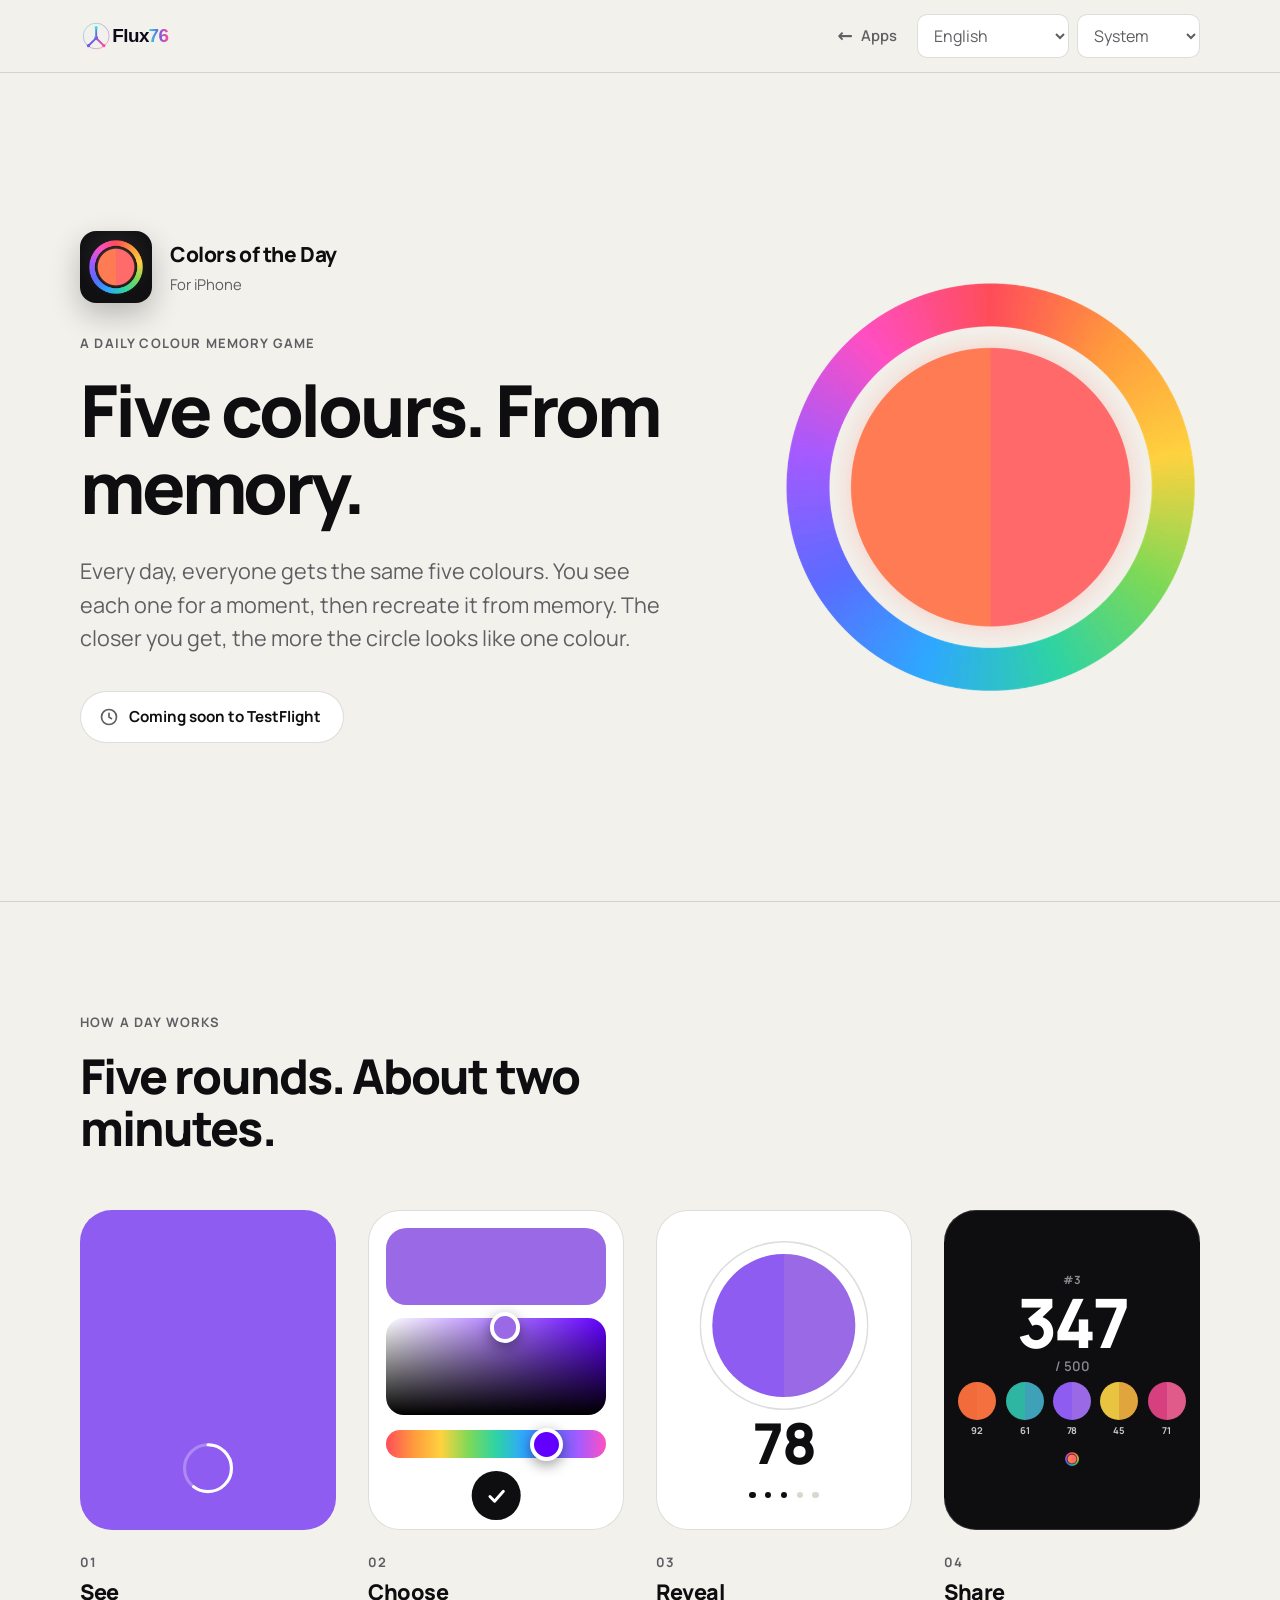
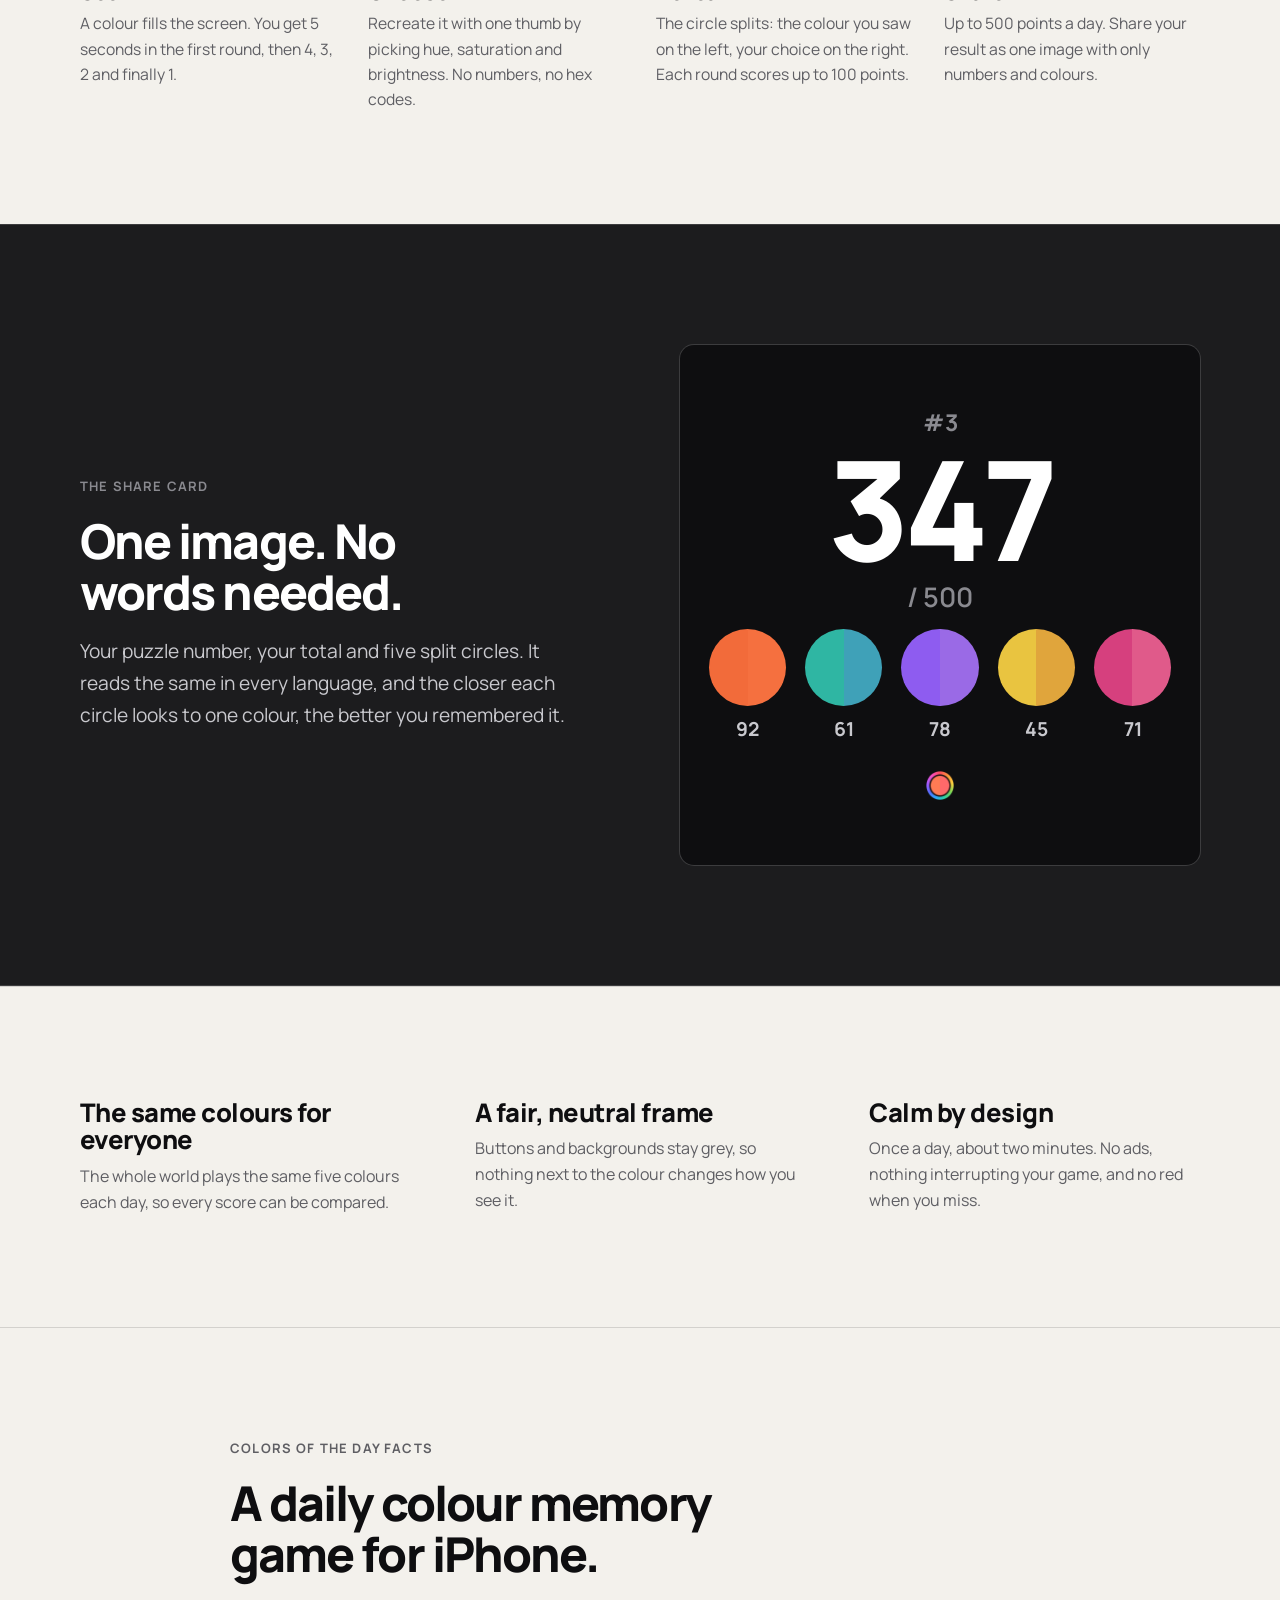
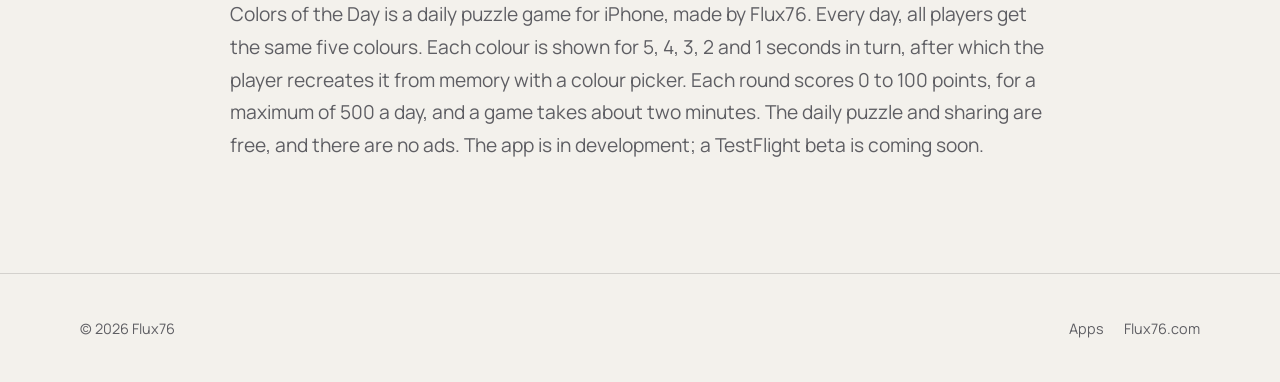
==== colors-of-the-day/index.html @ 399f4150 "Add Colors of the Day app page New promotion page at /colors-of-the-day/ for the upcoming iPhone gam" ====
<!doctype html>
<html lang="en">
<head>
  <meta charset="utf-8">
  <meta name="viewport" content="width=device-width, initial-scale=1">
  <title>Colors of the Day — Daily Colour Memory Game for iPhone | Flux76</title>
  <meta name="description" content="Colors of the Day is a daily colour memory game for iPhone. See five colours, recreate them from memory and share your score. Coming soon to TestFlight.">
  <meta name="author" content="Flux76">
  <meta name="robots" content="index, follow, max-image-preview:large, max-snippet:-1, max-video-preview:-1">
  <meta name="theme-color" content="#F3F1EC" media="(prefers-color-scheme: light)">
  <meta name="theme-color" content="#0E0E10" media="(prefers-color-scheme: dark)">
  <meta property="og:title" content="Colors of the Day — Five colours. From memory.">
  <meta property="og:description" content="A daily colour memory game for iPhone. Everyone gets the same five colours; recreate each one from memory. Coming soon to TestFlight.">
  <meta property="og:type" content="website">
  <meta property="og:url" content="https://flux76.app/colors-of-the-day/">
  <meta property="og:site_name" content="Flux76 Apps">
  <meta property="og:image" content="https://flux76.app/assets/img/colors-of-the-day/og.png">
  <meta property="og:image:width" content="1200">
  <meta property="og:image:height" content="630">
  <meta property="og:image:alt" content="Colors of the Day — a daily colour memory game for iPhone">
  <meta name="twitter:card" content="summary_large_image">
  <meta name="twitter:title" content="Colors of the Day — Five colours. From memory.">
  <meta name="twitter:description" content="A daily colour memory game for iPhone. Coming soon to TestFlight.">
  <meta name="twitter:image" content="https://flux76.app/assets/img/colors-of-the-day/og.png">
  <meta name="twitter:image:alt" content="Colors of the Day — a daily colour memory game for iPhone">
  <link rel="canonical" href="https://flux76.app/colors-of-the-day/">
  <link rel="icon" href="/favicon.svg" type="image/svg+xml">
  <link rel="preload" href="/assets/fonts/manrope/manrope-latin-wght-normal.woff2" as="font" type="font/woff2" crossorigin>
  <link rel="stylesheet" href="/assets/site.css">
  <link rel="stylesheet" href="/assets/colors-of-the-day.css">
  <script type="application/ld+json">
    {
      "@context": "https://schema.org",
      "@graph": [
        {
          "@type": "Organization",
          "@id": "https://flux76.com/#organization",
          "name": "Flux76",
          "url": "https://flux76.com/",
          "logo": {
            "@type": "ImageObject",
            "url": "https://flux76.app/assets/img/flux76-mark.svg"
          },
          "sameAs": [
            "https://github.com/Flux76HQ",
            "https://bsky.app/profile/flux76hq.bsky.social"
          ]
        },
        {
          "@type": "WebSite",
          "@id": "https://flux76.app/#website",
          "url": "https://flux76.app/",
          "name": "Flux76 Apps",
          "publisher": {
            "@id": "https://flux76.com/#organization"
          },
          "inLanguage": "en"
        },
        {
          "@type": "ImageObject",
          "@id": "https://flux76.app/colors-of-the-day/#primaryimage",
          "url": "https://flux76.app/assets/img/colors-of-the-day/og.png",
          "contentUrl": "https://flux76.app/assets/img/colors-of-the-day/og.png",
          "width": 1200,
          "height": 630,
          "caption": "Colors of the Day — a daily colour memory game for iPhone"
        },
        {
          "@type": "WebPage",
          "@id": "https://flux76.app/colors-of-the-day/#webpage",
          "url": "https://flux76.app/colors-of-the-day/",
          "name": "Colors of the Day — Daily Colour Memory Game for iPhone",
          "description": "Colors of the Day is an upcoming daily colour memory game for iPhone by Flux76.",
          "isPartOf": {
            "@id": "https://flux76.app/#website"
          },
          "primaryImageOfPage": {
            "@id": "https://flux76.app/colors-of-the-day/#primaryimage"
          },
          "mainEntity": {
            "@id": "https://flux76.app/colors-of-the-day/#app"
          },
          "inLanguage": "en",
          "dateModified": "2026-11-09"
        },
        {
          "@type": [
            "MobileApplication",
            "SoftwareApplication"
          ],
          "@id": "https://flux76.app/colors-of-the-day/#app",
          "name": "Colors of the Day",
          "url": "https://flux76.app/colors-of-the-day/",
          "description": "Colors of the Day is a daily colour memory game for iPhone. Every day all players get the same five colours. Each colour is shown for 5, 4, 3, 2 and 1 seconds in turn, then recreated from memory with a colour picker. Each round scores 0 to 100 points, up to 500 a day.",
          "applicationCategory": "GameApplication",
          "applicationSubCategory": "Daily puzzle game",
          "genre": "Puzzle",
          "operatingSystem": "iOS",
          "availableOnDevice": [
            "iPhone"
          ],
          "image": {
            "@id": "https://flux76.app/colors-of-the-day/#primaryimage"
          },
          "publisher": {
            "@id": "https://flux76.com/#organization"
          },
          "author": {
            "@id": "https://flux76.com/#organization"
          },
          "isAccessibleForFree": true,
          "featureList": [
            "The same five colours for every player, every day",
            "Viewing time of 5, 4, 3, 2 and 1 seconds across five rounds",
            "One-thumb colour picker for hue, saturation and brightness",
            "Split-circle reveal with 0 to 100 points per round",
            "Language-free share card with numbers and colours only",
            "Neutral grey interface so nothing alters how a colour is seen",
            "No advertising"
          ],
          "mainEntityOfPage": {
            "@id": "https://flux76.app/colors-of-the-day/#webpage"
          },
          "dateModified": "2026-11-09"
        }
      ]
    }
  </script>
  <script>
    (() => {
      const theme = localStorage.getItem("flux76-theme");
      if (theme === "light" || theme === "dark") {
        document.documentElement.dataset.theme = theme;
      }
    })();
  </script>
</head>
<body data-page="colors-of-the-day">
  <header class="site-header">
    <nav class="shell nav" aria-label="Primary">
      <a class="brand" href="/" aria-label="Flux76 Apps">
        <img class="logo-light" src="/assets/img/flux76-lockup-light.svg" alt="Flux76" width="1360" height="360">
        <img class="logo-dark" src="/assets/img/flux76-lockup-dark.svg" alt="Flux76" width="1360" height="360">
        <img class="logo-mark" src="/assets/img/flux76-mark.svg" alt="Flux76" width="360" height="360">
      </a>
      <div class="nav-actions">
        <a class="back-link" href="/">Apps</a>
        <select class="control language-select" aria-label="Language">
          <option value="en">English</option>
          <option value="cs">Čeština</option>
          <option value="da">Dansk</option>
          <option value="de">Deutsch</option>
          <option value="el">Ελληνικά</option>
          <option value="es">Español</option>
          <option value="fi">Suomi</option>
          <option value="fr">Français</option>
          <option value="hu">Magyar</option>
          <option value="it">Italiano</option>
          <option value="ja">日本語</option>
          <option value="ko">한국어</option>
          <option value="nl">Nederlands</option>
          <option value="no">Norsk</option>
          <option value="pl">Polski</option>
          <option value="pt">Português</option>
          <option value="sv">Svenska</option>
          <option value="tr">Türkçe</option>
          <option value="uk">Українська</option>
          <option value="zh">中文</option>
        </select>
        <select class="control theme-select" aria-label="Appearance">
          <option value="system">System</option>
          <option value="light">Light</option>
          <option value="dark">Dark</option>
        </select>
      </div>
    </nav>
  </header>

  <main>
    <section class="shell product-hero">
      <div class="product-copy">
        <div class="product-lockup">
          <img class="app-icon" src="/assets/img/colors-of-the-day/icon.png" alt="Colors of the Day" width="512" height="512">
          <div>
            <p class="product-name">Colors of the Day</p>
            <p class="product-platform" data-i18n="platform">For iPhone</p>
          </div>
        </div>
        <p class="eyebrow" data-i18n="eyebrow">A daily colour memory game</p>
        <h1 data-i18n="hero_title">Five colours. From memory.</h1>
        <p class="hero-lede" data-i18n="hero_lede">Every day, everyone gets the same five colours. You see each one for a moment, then recreate it from memory. The closer you get, the more the circle looks like one colour.</p>

        <div class="cotd-beta">
          <!--
            TestFlight: there is no invite link yet. When it exists, replace the
            <p class="cotd-beta-status"> below with:
            <a class="cotd-beta-link" href="https://testflight.apple.com/join/XXXXXXXX" data-i18n="beta_join">Join the beta on TestFlight</a>
            The "beta_join" text is already translated in all 20 locales.
          -->
          <p class="cotd-beta-status">
            <svg viewBox="0 0 24 24" fill="none" stroke="currentColor" stroke-width="2" stroke-linecap="round" stroke-linejoin="round" aria-hidden="true"><circle cx="12" cy="12" r="9"/><path d="M12 7.5V12l3 2"/></svg>
            <span data-i18n="beta_soon">Coming soon to TestFlight</span>
          </p>
        </div>
      </div>

      <div class="product-visual">
        <figure class="cotd-mark">
          <img class="cotd-mark-light" src="/assets/img/colors-of-the-day/mark-light.webp" alt="" width="760" height="760">
          <img class="cotd-mark-dark" src="/assets/img/colors-of-the-day/mark-dark.webp" alt="" width="760" height="760">
        </figure>
      </div>
    </section>

    <section class="cotd-steps" aria-labelledby="steps-title">
      <div class="shell">
        <div class="cotd-section-heading">
          <p class="eyebrow" data-i18n="steps_eyebrow">How a day works</p>
          <h2 id="steps-title" data-i18n="steps_title">Five rounds. About two minutes.</h2>
        </div>

        <ol class="cotd-step-grid">
          <li class="cotd-step">
            <div class="cotd-visual cotd-visual--see" aria-hidden="true">
              <svg class="cotd-timer" viewBox="0 0 72 72"><circle class="cotd-timer-track" cx="36" cy="36" r="30"/><circle cx="36" cy="36" r="30" stroke-linecap="round" stroke-dasharray="188.5" stroke-dashoffset="75" transform="rotate(-90 36 36)"/></svg>
            </div>
            <div>
              <span class="cotd-step-number">01</span>
              <h3 data-i18n="step_1_title">See</h3>
              <p data-i18n="step_1_text">A colour fills the screen. You get 5 seconds in the first round, then 4, 3, 2 and finally 1.</p>
            </div>
          </li>
          <li class="cotd-step">
            <div class="cotd-visual cotd-visual--choose" aria-hidden="true">
              <div class="cotd-picker-swatch"></div>
              <div class="cotd-picker-panel"></div>
              <div class="cotd-picker-handle cotd-picker-handle--panel"></div>
              <div class="cotd-picker-hue"></div>
              <div class="cotd-picker-handle cotd-picker-handle--hue"></div>
              <div class="cotd-picker-confirm"><svg viewBox="0 0 40 40"><path d="M9 21.5l8 8 15-17"/></svg></div>
            </div>
            <div>
              <span class="cotd-step-number">02</span>
              <h3 data-i18n="step_2_title">Choose</h3>
              <p data-i18n="step_2_text">Recreate it with one thumb by picking hue, saturation and brightness. No numbers, no hex codes.</p>
            </div>
          </li>
          <li class="cotd-step">
            <div class="cotd-visual cotd-visual--reveal" aria-hidden="true">
              <div class="cotd-reveal-ring"></div>
              <div class="cotd-split cotd-reveal-split" style="--target: #8E5CF0; --choice: #9A6AE6;"></div>
              <div class="cotd-reveal-score">78</div>
              <div class="cotd-dots"><span class="is-done"></span><span class="is-done"></span><span class="is-done"></span><span></span><span></span></div>
            </div>
            <div>
              <span class="cotd-step-number">03</span>
              <h3 data-i18n="step_3_title">Reveal</h3>
              <p data-i18n="step_3_text">The circle splits: the colour you saw on the left, your choice on the right. Each round scores up to 100 points.</p>
            </div>
          </li>
          <li class="cotd-step">
            <div class="cotd-visual cotd-visual--share" aria-hidden="true">
              <div class="cotd-card">
                <p class="cotd-card-number">#3</p>
                <p class="cotd-card-total">347</p>
                <p class="cotd-card-of">/ 500</p>
                <div class="cotd-card-rounds">
                  <div class="cotd-card-round"><div class="cotd-split" style="--target: #F26B3A; --choice: #F5703F;"></div><span>92</span></div>
                  <div class="cotd-card-round"><div class="cotd-split" style="--target: #2FB6A3; --choice: #3FA1B8;"></div><span>61</span></div>
                  <div class="cotd-card-round"><div class="cotd-split" style="--target: #8E5CF0; --choice: #9A6AE6;"></div><span>78</span></div>
                  <div class="cotd-card-round"><div class="cotd-split" style="--target: #E9C440; --choice: #E0A53C;"></div><span>45</span></div>
                  <div class="cotd-card-round"><div class="cotd-split" style="--target: #D6407E; --choice: #E05A8A;"></div><span>71</span></div>
                </div>
                <img class="cotd-card-mark" src="/assets/img/colors-of-the-day/mark-dark-small.webp" alt="" width="120" height="120">
              </div>
            </div>
            <div>
              <span class="cotd-step-number">04</span>
              <h3 data-i18n="step_4_title">Share</h3>
              <p data-i18n="step_4_text">Up to 500 points a day. Share your result as one image with only numbers and colours.</p>
            </div>
          </li>
        </ol>
      </div>
    </section>

    <section class="cotd-share" aria-labelledby="share-title">
      <div class="shell cotd-share-inner">
        <div class="cotd-share-copy">
          <p class="eyebrow" data-i18n="share_eyebrow">The share card</p>
          <h2 id="share-title" data-i18n="share_title">One image. No words needed.</h2>
          <p data-i18n="share_text">Your puzzle number, your total and five split circles. It reads the same in every language, and the closer each circle looks to one colour, the better you remembered it.</p>
        </div>
        <div class="cotd-card" role="img" aria-label="Example share card: puzzle 3, 347 out of 500 points, five split circles" data-i18n-aria="share_card_label">
          <p class="cotd-card-number" aria-hidden="true">#3</p>
          <p class="cotd-card-total" aria-hidden="true">347</p>
          <p class="cotd-card-of" aria-hidden="true">/ 500</p>
          <div class="cotd-card-rounds" aria-hidden="true">
            <div class="cotd-card-round"><div class="cotd-split" style="--target: #F26B3A; --choice: #F5703F;"></div><span>92</span></div>
            <div class="cotd-card-round"><div class="cotd-split" style="--target: #2FB6A3; --choice: #3FA1B8;"></div><span>61</span></div>
            <div class="cotd-card-round"><div class="cotd-split" style="--target: #8E5CF0; --choice: #9A6AE6;"></div><span>78</span></div>
            <div class="cotd-card-round"><div class="cotd-split" style="--target: #E9C440; --choice: #E0A53C;"></div><span>45</span></div>
            <div class="cotd-card-round"><div class="cotd-split" style="--target: #D6407E; --choice: #E05A8A;"></div><span>71</span></div>
          </div>
          <img class="cotd-card-mark" src="/assets/img/colors-of-the-day/mark-dark-small.webp" alt="" width="120" height="120">
        </div>
      </div>
    </section>

    <section class="benefits" aria-label="Colors of the Day principles">
      <div class="shell benefit-grid">
        <article class="benefit">
          <h3 data-i18n="benefit_1_title">The same colours for everyone</h3>
          <p data-i18n="benefit_1_text">The whole world plays the same five colours each day, so every score can be compared.</p>
        </article>
        <article class="benefit">
          <h3 data-i18n="benefit_2_title">A fair, neutral frame</h3>
          <p data-i18n="benefit_2_text">Buttons and backgrounds stay grey, so nothing next to the colour changes how you see it.</p>
        </article>
        <article class="benefit">
          <h3 data-i18n="benefit_3_title">Calm by design</h3>
          <p data-i18n="benefit_3_text">Once a day, about two minutes. No ads, nothing interrupting your game, and no red when you miss.</p>
        </article>
      </div>
    </section>

    <section class="product-summary" aria-labelledby="product-summary-title">
      <div class="shell product-summary-copy">
        <p class="eyebrow">Colors of the Day facts</p>
        <h2 id="product-summary-title">A daily colour memory game for iPhone.</h2>
        <p>Colors of the Day is a daily puzzle game for iPhone, made by Flux76. Every day, all players get the same five colours. Each colour is shown for 5, 4, 3, 2 and 1 seconds in turn, after which the player recreates it from memory with a colour picker. Each round scores 0 to 100 points, for a maximum of 500 a day, and a game takes about two minutes. The daily puzzle and sharing are free, and there are no ads. The app is in development; a TestFlight beta is coming soon.</p>
      </div>
    </section>
  </main>

  <footer class="site-footer">
    <div class="shell footer-inner">
      <p>&copy; <span data-current-year></span> Flux76</p>
      <div class="footer-links">
        <a href="/">Apps</a>
        <a href="https://flux76.com">Flux76.com</a>
      </div>
    </div>
  </footer>

  <script src="/assets/site.js"></script>
</body>
</html>
---- assets/site.css ----
:root {
  color-scheme: light;
  --bg: #F4F7FB;
  --surface: #FFFFFF;
  --surface-2: #EDF1F7;
  --surface-glass: rgba(244, 247, 251, 0.86);
  --border-subtle: #E4EAF2;
  --border: #D0D9E5;
  --text: #0E141F;
  --text-2: #4A5666;
  --text-3: #7C8798;
  --accent: #2A6FD6;
  --accent-hover: #3C7CE1;
  --accent-press: #2259B0;
  --accent-bright: #1F5FBF;
  --on-accent: #FFFFFF;
  --shadow-card: 0 1px 2px rgba(14, 20, 31, 0.05), 0 16px 42px rgba(14, 20, 31, 0.07);
  --shadow-card-hover: 0 1px 2px rgba(14, 20, 31, 0.06), 0 22px 52px rgba(14, 20, 31, 0.1);
  --phone-shadow: drop-shadow(0 28px 32px rgba(14, 20, 31, 0.18));
  --radius-small: 10px;
  --radius-card: 24px;
  --max-width: 1120px;
}

:root[data-theme="dark"] {
  color-scheme: dark;
  --bg: #090F1A;
  --surface: #111A2A;
  --surface-2: #1A2438;
  --surface-glass: rgba(9, 15, 26, 0.86);
  --border-subtle: #2B3852;
  --border: #394863;
  --text: #EAF0F7;
  --text-2: #9AA7B8;
  --text-3: #647082;
  --accent: #2A6FD6;
  --accent-hover: #3C7CE1;
  --accent-press: #2259B0;
  --accent-bright: #6CB4FC;
  --on-accent: #FFFFFF;
  --shadow-card: 0 1px 2px rgba(0, 0, 0, 0.18), 0 18px 48px rgba(0, 0, 0, 0.2);
  --shadow-card-hover: 0 1px 2px rgba(0, 0, 0, 0.22), 0 24px 58px rgba(0, 0, 0, 0.28);
  --phone-shadow: drop-shadow(0 32px 38px rgba(0, 0, 0, 0.42));
}

@media (prefers-color-scheme: dark) {
  :root:not([data-theme]) {
    color-scheme: dark;
    --bg: #090F1A;
    --surface: #111A2A;
    --surface-2: #1A2438;
    --surface-glass: rgba(9, 15, 26, 0.86);
    --border-subtle: #2B3852;
    --border: #394863;
    --text: #EAF0F7;
    --text-2: #9AA7B8;
    --text-3: #647082;
    --accent: #2A6FD6;
    --accent-hover: #3C7CE1;
    --accent-press: #2259B0;
    --accent-bright: #6CB4FC;
    --on-accent: #FFFFFF;
    --shadow-card: 0 1px 2px rgba(0, 0, 0, 0.18), 0 18px 48px rgba(0, 0, 0, 0.2);
    --shadow-card-hover: 0 1px 2px rgba(0, 0, 0, 0.22), 0 24px 58px rgba(0, 0, 0, 0.28);
    --phone-shadow: drop-shadow(0 32px 38px rgba(0, 0, 0, 0.42));
  }
}

* {
  box-sizing: border-box;
}

html {
  scroll-behavior: smooth;
}

body {
  min-width: 320px;
  margin: 0;
  background: var(--bg);
  color: var(--text);
  font-family: -apple-system, BlinkMacSystemFont, "Segoe UI", Aptos, Calibri, sans-serif;
  font-size: 1rem;
  line-height: 1.6;
  -webkit-font-smoothing: antialiased;
  text-rendering: optimizeLegibility;
}

a {
  color: inherit;
}

img {
  display: block;
  max-width: 100%;
}

button,
select {
  font: inherit;
}

.shell {
  width: min(100% - 40px, var(--max-width));
  margin-inline: auto;
}

.site-header {
  position: sticky;
  top: 0;
  z-index: 20;
  border-bottom: 1px solid var(--border-subtle);
  background: var(--surface-glass);
  -webkit-backdrop-filter: saturate(180%) blur(20px);
  backdrop-filter: saturate(180%) blur(20px);
}

.nav {
  min-height: 72px;
  display: flex;
  align-items: center;
  justify-content: space-between;
  gap: 24px;
}

.brand {
  display: inline-flex;
  min-height: 44px;
  align-items: center;
  text-decoration: none;
}

.brand img {
  width: 122px;
  height: auto;
}

.brand .logo-mark {
  display: none;
  width: 36px;
  height: 36px;
}

.logo-dark {
  display: none;
}

:root[data-theme="dark"] .logo-light {
  display: none;
}

:root[data-theme="dark"] .logo-dark {
  display: block;
}

@media (prefers-color-scheme: dark) {
  :root:not([data-theme]) .logo-light {
    display: none;
  }

  :root:not([data-theme]) .logo-dark {
    display: block;
  }
}

.nav-actions {
  display: flex;
  align-items: center;
  gap: 8px;
}

.nav-link,
.back-link {
  min-height: 44px;
  display: inline-flex;
  align-items: center;
  padding-inline: 12px;
  color: var(--text-2);
  font-size: 0.925rem;
  font-weight: 600;
  text-decoration: none;
}

.nav-link:hover,
.back-link:hover {
  color: var(--text);
}

.back-link::before {
  content: "\2190";
  margin-right: 8px;
  font-size: 1.15rem;
}

.control {
  min-height: 44px;
  border: 1px solid var(--border-subtle);
  border-radius: var(--radius-small);
  background: var(--surface);
  color: var(--text-2);
  padding: 0 34px 0 12px;
  cursor: pointer;
}

.control:hover {
  border-color: var(--border);
  color: var(--text);
}

.control:focus-visible,
a:focus-visible {
  outline: 3px solid var(--accent-bright);
  outline-offset: 3px;
}

.hero {
  padding: clamp(88px, 13vw, 152px) 0 clamp(80px, 11vw, 128px);
}

.hero-copy {
  max-width: 780px;
}

.eyebrow {
  margin: 0 0 20px;
  color: var(--accent-bright);
  font-size: 0.8rem;
  font-weight: 700;
  letter-spacing: 0.14em;
  text-transform: uppercase;
}

h1,
h2,
h3,
p {
  margin-top: 0;
}

h1,
h2,
h3 {
  color: var(--text);
  line-height: 1.08;
  letter-spacing: -0.035em;
}

h1 {
  max-width: 13ch;
  margin-bottom: 28px;
  font-size: clamp(2.75rem, 7vw, 5.4rem);
  font-weight: 720;
}

h2 {
  margin-bottom: 18px;
  font-size: clamp(2rem, 4vw, 3rem);
}

h3 {
  margin-bottom: 10px;
  font-size: clamp(1.45rem, 2.4vw, 1.85rem);
}

.hero-lede {
  max-width: 58ch;
  margin-bottom: 0;
  color: var(--text-2);
  font-size: clamp(1.1rem, 2.2vw, 1.35rem);
  line-height: 1.55;
}

.apps-section {
  padding: 0 0 clamp(96px, 14vw, 160px);
}

.section-heading {
  display: flex;
  align-items: end;
  justify-content: space-between;
  gap: 32px;
  margin-bottom: 32px;
}

.section-heading p {
  max-width: 36ch;
  margin-bottom: 5px;
  color: var(--text-2);
}

.app-card {
  display: grid;
  grid-template-columns: auto 1fr auto;
  align-items: center;
  gap: clamp(20px, 4vw, 40px);
  min-height: 196px;
  border: 1px solid var(--border-subtle);
  border-radius: var(--radius-card);
  background: var(--surface);
  box-shadow: var(--shadow-card);
  padding: clamp(24px, 4vw, 40px);
  text-decoration: none;
  transition: border-color 160ms ease, box-shadow 160ms ease;
}

.app-card + .app-card {
  margin-top: 20px;
}

.app-card:hover {
  border-color: var(--border);
  box-shadow: var(--shadow-card-hover);
}

.app-card:active {
  border-color: var(--accent);
}

.app-icon {
  width: clamp(76px, 10vw, 104px);
  height: auto;
  aspect-ratio: 1;
  border-radius: 23%;
  box-shadow: 0 8px 24px rgba(14, 20, 31, 0.12);
}

.app-meta {
  margin-bottom: 8px;
  color: var(--accent-bright);
  font-size: 0.82rem;
  font-weight: 700;
  letter-spacing: 0.06em;
  text-transform: uppercase;
}

.app-summary {
  max-width: 58ch;
  margin-bottom: 0;
  color: var(--text-2);
}

.card-action {
  display: inline-flex;
  min-height: 44px;
  align-items: center;
  gap: 10px;
  color: var(--accent-bright);
  font-weight: 700;
  white-space: nowrap;
}

.card-action::after {
  content: "\2192";
  font-size: 1.25rem;
}

.coming-note {
  margin: 24px 0 0;
  color: var(--text-3);
  font-size: 0.95rem;
  text-align: center;
}

.product-hero {
  display: grid;
  grid-template-columns: minmax(0, 1fr) minmax(280px, 0.72fr);
  align-items: center;
  gap: clamp(56px, 10vw, 120px);
  min-height: calc(100vh - 72px);
  padding: clamp(64px, 9vw, 112px) 0;
}

.product-copy {
  max-width: 640px;
}

.product-lockup {
  display: flex;
  align-items: center;
  gap: 18px;
  margin-bottom: 32px;
}

.product-lockup .app-icon {
  width: 72px;
}

.product-name {
  margin: 0;
  font-size: 1.3rem;
  font-weight: 750;
  letter-spacing: -0.02em;
}

.product-platform {
  margin: 2px 0 0;
  color: var(--text-3);
  font-size: 0.93rem;
}

.product-hero h1 {
  max-width: 11ch;
  font-size: clamp(3rem, 7vw, 5.8rem);
}

.store-link {
  width: fit-content;
  min-height: 44px;
  display: inline-block;
  margin-top: 36px;
  border-radius: var(--radius-small);
  text-decoration: none;
  transition: opacity 160ms ease, transform 160ms ease;
}

.store-link:hover {
  opacity: 0.88;
  transform: translateY(-1px);
}

.store-badge {
  display: block;
  width: 180px;
  height: auto;
}

.product-visual {
  display: flex;
  justify-content: center;
}

.product-visual figure {
  width: min(100%, 390px);
  margin: 0;
}

.product-screenshot {
  width: 100%;
  height: auto;
  filter: var(--phone-shadow);
}

.benefits {
  border-top: 1px solid var(--border-subtle);
  padding: clamp(72px, 10vw, 112px) 0;
}

.benefit-grid {
  display: grid;
  grid-template-columns: repeat(3, 1fr);
  gap: clamp(28px, 5vw, 64px);
}

.benefit-number {
  display: block;
  margin-bottom: 22px;
  color: var(--accent-bright);
  font-size: 0.8rem;
  font-weight: 700;
  letter-spacing: 0.12em;
}

.benefit p {
  margin-bottom: 0;
  color: var(--text-2);
}

.product-summary {
  border-top: 1px solid var(--border-subtle);
  padding: clamp(72px, 10vw, 112px) 0;
}

.product-summary-copy {
  max-width: 820px;
}

.product-summary-copy h2 {
  max-width: 18ch;
}

.product-summary-copy > p:last-child {
  margin-bottom: 0;
  color: var(--text-2);
  font-size: clamp(1.05rem, 2vw, 1.2rem);
  line-height: 1.7;
}

.site-footer {
  border-top: 1px solid var(--border-subtle);
  padding: 32px 0;
  color: var(--text-3);
  font-size: 0.9rem;
}

.footer-inner {
  display: flex;
  align-items: center;
  justify-content: space-between;
  gap: 24px;
}

.footer-inner p {
  margin: 0;
}

.footer-links {
  display: flex;
  gap: 20px;
}

.footer-links a {
  min-height: 44px;
  display: inline-flex;
  align-items: center;
  color: var(--text-2);
  text-decoration: none;
}

.footer-links a:hover {
  color: var(--text);
}

@media (max-width: 780px) {
  .shell {
    width: min(100% - 32px, var(--max-width));
  }

  .nav {
    min-height: 64px;
  }

  .brand img {
    width: 108px;
  }

  .site-header .brand .logo-light,
  .site-header .brand .logo-dark {
    display: none;
  }

  .brand .logo-mark {
    display: block;
  }

  .nav-link {
    display: none;
  }

  .control {
    max-width: 92px;
    padding-inline: 8px;
  }

  .language-select {
    max-width: 108px;
  }

  .theme-select {
    max-width: 84px;
  }

  .section-heading {
    display: block;
  }

  .section-heading p {
    margin-top: 0;
  }

  .app-card {
    grid-template-columns: auto 1fr;
  }

  .card-action {
    grid-column: 2;
  }

  .product-hero {
    grid-template-columns: 1fr;
    min-height: auto;
    padding-top: 64px;
  }

  .product-visual {
    justify-content: flex-start;
  }

  .product-visual figure {
    width: min(86vw, 340px);
    margin-inline: auto;
  }

  .benefit-grid {
    grid-template-columns: 1fr;
  }

  .benefit {
    max-width: 52ch;
  }

  .footer-inner {
    align-items: flex-start;
    flex-direction: column;
  }
}

@media (max-width: 520px) {
  .nav-actions {
    gap: 4px;
  }

  .back-link {
    width: 44px;
    justify-content: center;
    overflow: hidden;
    padding-inline: 0;
    font-size: 0;
  }

  .back-link::before {
    margin-right: 0;
    font-size: 1.15rem;
  }

  .app-card {
    grid-template-columns: 1fr;
  }

  .app-card .app-icon {
    width: 82px;
  }

  .card-action {
    grid-column: 1;
  }

  .product-lockup .app-icon {
    width: 64px;
  }
}

@media (prefers-reduced-transparency: reduce) {
  .site-header {
    background: var(--bg);
    -webkit-backdrop-filter: none;
    backdrop-filter: none;
  }
}

@media (prefers-reduced-motion: reduce) {
  html {
    scroll-behavior: auto;
  }

  *,
  *::before,
  *::after {
    animation-duration: 0.01ms !important;
    transition-duration: 0.01ms !important;
  }
}
---- assets/colors-of-the-day.css ----
/*
 * Colors of the Day — page styles.
 *
 * Built on the Colors of the Day design system (tokens.json). The rule that
 * shapes everything here: the interface is neutral. Colour only appears as the
 * game's own colours (targets, choices, split circles) and in the brand mark,
 * never as buttons, links, eyebrows or states.
 *
 * Loaded after site.css on /colors-of-the-day/ only. It maps the shared site
 * variables onto the app's tokens, so the shared header and footer turn neutral
 * on this page without changes to site.css.
 */

/* Manrope (SIL OFL 1.1, see /assets/fonts/manrope/OFL.txt), self-hosted. */
@font-face {
  font-family: "Manrope";
  font-style: normal;
  font-weight: 200 800;
  font-display: swap;
  src: url("/assets/fonts/manrope/manrope-cyrillic-wght-normal.woff2") format("woff2");
  unicode-range: U+0301, U+0400-045F, U+0490-0491, U+04B0-04B1, U+2116;
}

@font-face {
  font-family: "Manrope";
  font-style: normal;
  font-weight: 200 800;
  font-display: swap;
  src: url("/assets/fonts/manrope/manrope-greek-wght-normal.woff2") format("woff2");
  unicode-range: U+0370-0377, U+037A-037F, U+0384-038A, U+038C, U+038E-03A1, U+03A3-03FF;
}

@font-face {
  font-family: "Manrope";
  font-style: normal;
  font-weight: 200 800;
  font-display: swap;
  src: url("/assets/fonts/manrope/manrope-latin-ext-wght-normal.woff2") format("woff2");
  unicode-range: U+0100-02BA, U+02BD-02C5, U+02C7-02CC, U+02CE-02D7, U+02DD-02FF, U+0304, U+0308, U+0329, U+1D00-1DBF, U+1E00-1E9F, U+1EF2-1EFF, U+2020, U+20A0-20AB, U+20AD-20C0, U+2113, U+2C60-2C7F, U+A720-A7FF;
}

@font-face {
  font-family: "Manrope";
  font-style: normal;
  font-weight: 200 800;
  font-display: swap;
  src: url("/assets/fonts/manrope/manrope-latin-wght-normal.woff2") format("woff2");
  unicode-range: U+0000-00FF, U+0131, U+0152-0153, U+02BB-02BC, U+02C6, U+02DA, U+02DC, U+0304, U+0308, U+0329, U+2000-206F, U+20AC, U+2122, U+2191, U+2193, U+2212, U+2215, U+FEFF, U+FFFD;
}

/* ---------- Tokens ---------- */

body[data-page="colors-of-the-day"] {
  /* Theme tokens, light (tokens.json → color, theme "light") */
  --cotd-surface: #F3F1EC;
  --cotd-surface-raised: #FFFFFF;
  --cotd-ink: #0E0E10;
  --cotd-ink-muted: #5E5E63;
  --cotd-hairline: #0E0E1024;
  --cotd-control: #0E0E10;
  --cotd-on-control: #FFFFFF;
  --cotd-control-track: #DAD7D0;
  --cotd-surface-glass: rgba(243, 241, 236, 0.86);

  /* Fixed tokens, the same in both themes */
  --cotd-share-ground: #0E0E10;
  --cotd-share-ink: #FFFFFF;
  --cotd-share-muted: #8A8A90;
  --cotd-share-score: #C9C9CE;
  --cotd-band: #1C1C1E; /* surface-raised (dark): the always-dark share band */
  --cotd-band-hairline: #FFFFFF24; /* hairline (dark) */
  --cotd-timer-ring: #FFFFFF;
  --cotd-hue-red: #FF4D5A;
  --cotd-hue-orange: #FF9A3D;
  --cotd-hue-yellow: #FFD23F;
  --cotd-hue-lime: #7ED957;
  --cotd-hue-mint: #2ED3A5;
  --cotd-hue-blue: #2FA8FF;
  --cotd-hue-indigo: #5B6CFF;
  --cotd-hue-violet: #A45BFF;
  --cotd-hue-pink: #FF4FC3;

  --cotd-space-1: 4px;
  --cotd-space-2: 8px;
  --cotd-space-3: 14px;
  --cotd-space-4: 24px;
  --cotd-space-5: 28px;
  --cotd-space-6: 40px;
  --cotd-space-7: 60px;
  --cotd-radius-sm: 14px;
  --cotd-radius-md: 24px;
  --cotd-radius-lg: 28px;
  --cotd-radius-xl: 32px;
  --cotd-shadow-handle: 0 4px 14px #00000066;
  --cotd-shadow-icon: 0 12px 30px #0000003D;

  /* Shared site variables mapped onto the app's neutral tokens */
  --bg: var(--cotd-surface);
  --surface: var(--cotd-surface-raised);
  --surface-2: var(--cotd-control-track);
  --surface-glass: var(--cotd-surface-glass);
  --border-subtle: var(--cotd-hairline);
  --border: var(--cotd-ink-muted);
  --text: var(--cotd-ink);
  --text-2: var(--cotd-ink-muted);
  --text-3: var(--cotd-ink-muted);
  --accent: var(--cotd-control);
  --accent-hover: var(--cotd-control);
  --accent-press: var(--cotd-control);
  --accent-bright: var(--cotd-ink);
  --on-accent: var(--cotd-on-control);

  font-family: "Manrope", system-ui, -apple-system, BlinkMacSystemFont, "Segoe UI", sans-serif;
}

:root[data-theme="dark"] body[data-page="colors-of-the-day"] {
  /* Theme tokens, dark */
  --cotd-surface: #0E0E10;
  --cotd-surface-raised: #1C1C1E;
  --cotd-ink: #FFFFFF;
  --cotd-ink-muted: #8A8A90;
  --cotd-hairline: #FFFFFF24;
  --cotd-control: #F2F2F2;
  --cotd-on-control: #1C1C1E;
  --cotd-control-track: #3A3A3C;
  --cotd-surface-glass: rgba(14, 14, 16, 0.86);
}

@media (prefers-color-scheme: dark) {
  :root:not([data-theme]) body[data-page="colors-of-the-day"] {
    --cotd-surface: #0E0E10;
    --cotd-surface-raised: #1C1C1E;
    --cotd-ink: #FFFFFF;
    --cotd-ink-muted: #8A8A90;
    --cotd-hairline: #FFFFFF24;
    --cotd-control: #F2F2F2;
    --cotd-on-control: #1C1C1E;
    --cotd-control-track: #3A3A3C;
    --cotd-surface-glass: rgba(14, 14, 16, 0.86);
  }
}

/* ---------- Type ---------- */

body[data-page="colors-of-the-day"] h1,
body[data-page="colors-of-the-day"] h2,
body[data-page="colors-of-the-day"] h3 {
  font-weight: 800;
}

body[data-page="colors-of-the-day"] h1 {
  letter-spacing: -0.045em;
}

body[data-page="colors-of-the-day"] .product-hero h1 {
  max-width: 13ch;
  font-size: clamp(2.75rem, 5.6vw, 4.6rem);
}

body[data-page="colors-of-the-day"] h2 {
  letter-spacing: -0.04em;
}

body[data-page="colors-of-the-day"] h3 {
  letter-spacing: -0.02em;
}

/* The design system's "label" style: small uppercase, muted, never coloured. */
body[data-page="colors-of-the-day"] .eyebrow,
.cotd-step-number {
  color: var(--cotd-ink-muted);
  font-size: 0.8125rem;
  font-weight: 700;
  letter-spacing: 0.09em;
  line-height: 1.25;
  text-transform: uppercase;
}

body[data-page="colors-of-the-day"] .product-name {
  font-weight: 800;
}

body[data-page="colors-of-the-day"] .app-icon {
  border-radius: 22.37%;
  box-shadow: var(--cotd-shadow-icon);
}

/* ---------- Hero ---------- */

.product-visual .cotd-mark {
  position: relative;
  width: min(100%, 440px);
  aspect-ratio: 1;
  margin: 0;
}

.cotd-mark img {
  width: 100%;
  height: auto;
}

.cotd-mark-dark {
  display: none;
}

:root[data-theme="dark"] .cotd-mark-light {
  display: none;
}

:root[data-theme="dark"] .cotd-mark-dark {
  display: block;
}

@media (prefers-color-scheme: dark) {
  :root:not([data-theme]) .cotd-mark-light {
    display: none;
  }

  :root:not([data-theme]) .cotd-mark-dark {
    display: block;
  }
}

.cotd-beta {
  display: flex;
  flex-wrap: wrap;
  align-items: center;
  gap: var(--cotd-space-3);
  margin-top: 36px;
}

/* Until the TestFlight invite exists: a quiet, non-interactive status pill. */
.cotd-beta-status {
  display: inline-flex;
  min-height: 52px;
  align-items: center;
  gap: 10px;
  margin: 0;
  border: 1px solid var(--cotd-hairline);
  border-radius: 999px;
  background: var(--cotd-surface-raised);
  padding: 0 22px 0 18px;
  color: var(--cotd-ink);
  font-size: 0.95rem;
  font-weight: 700;
  line-height: 1.3;
}

.cotd-beta-status svg {
  width: 20px;
  height: 20px;
  flex: none;
  color: var(--cotd-ink-muted);
}

/* Ready for the invite link: a neutral control button (see README). */
.cotd-beta-link {
  display: inline-flex;
  min-height: 52px;
  align-items: center;
  gap: 10px;
  border-radius: 999px;
  background: var(--cotd-control);
  padding: 0 24px;
  color: var(--cotd-on-control);
  font-size: 0.95rem;
  font-weight: 700;
  text-decoration: none;
  transition: opacity 160ms ease, transform 160ms ease;
}

.cotd-beta-link:hover {
  opacity: 0.88;
  transform: translateY(-1px);
}

/* ---------- Steps ---------- */

.cotd-steps {
  border-top: 1px solid var(--border-subtle);
  padding: clamp(72px, 10vw, 112px) 0;
}

.cotd-section-heading {
  max-width: 680px;
  margin-bottom: clamp(36px, 5vw, 56px);
}

.cotd-section-heading h2 {
  margin-bottom: 0;
}

.cotd-step-grid {
  display: grid;
  grid-template-columns: repeat(4, minmax(0, 1fr));
  gap: clamp(20px, 3vw, 32px);
  margin: 0;
  padding: 0;
  list-style: none;
}

.cotd-step {
  min-width: 0;
}

.cotd-step-number {
  display: block;
  margin-bottom: 10px;
}

.cotd-step h3 {
  margin-bottom: 8px;
  font-size: 1.35rem;
}

.cotd-step p {
  margin: 0;
  color: var(--text-2);
  font-size: 0.98rem;
}

/* Visuals scale with their own width: 1cqw is 1% of the tile. */
.cotd-visual {
  position: relative;
  aspect-ratio: 4 / 5;
  overflow: hidden;
  margin-bottom: var(--cotd-space-4);
  border-radius: var(--cotd-radius-xl);
  background: var(--cotd-surface-raised);
  box-shadow: inset 0 0 0 1px var(--cotd-hairline);
  container-type: inline-size;
}

.cotd-visual > * {
  position: absolute;
}

/*
 * The four steps follow one example round: the target #8E5CF0 is seen,
 * recreated as #9A6AE6 (hue 263°, saturation 54%, brightness 90%), revealed.
 */

/* 01 See: the target colour alone, with only the timer ring on top
   (white passes the 3:1 rule on this target: 4.25:1). */
.cotd-visual--see {
  background: #8E5CF0;
  box-shadow: none;
}

.cotd-timer {
  left: 50%;
  bottom: 13cqw;
  width: 22cqw;
  height: 22cqw;
  transform: translateX(-50%);
}

.cotd-timer circle {
  fill: none;
  stroke: var(--cotd-timer-ring);
  stroke-width: 4;
}

.cotd-timer .cotd-timer-track {
  stroke-opacity: 0.28;
}

/* 02 Choose: swatch, saturation/brightness panel, hue bar, confirm. */
.cotd-picker-swatch {
  left: 7cqw;
  right: 7cqw;
  top: 7cqw;
  height: 30cqw;
  border-radius: 8cqw;
  background: #9A6AE6;
}

.cotd-picker-panel {
  left: 7cqw;
  right: 7cqw;
  top: 42cqw;
  height: 38cqw;
  border-radius: 7cqw;
  background:
    linear-gradient(to top, #000000, rgba(0, 0, 0, 0)),
    linear-gradient(to right, #FFFFFF, #6200FF);
}

.cotd-picker-hue {
  left: 7cqw;
  right: 7cqw;
  top: 86cqw;
  height: 11cqw;
  border-radius: 6cqw;
  background: linear-gradient(to right,
    var(--cotd-hue-red), var(--cotd-hue-orange), var(--cotd-hue-yellow),
    var(--cotd-hue-lime), var(--cotd-hue-mint), var(--cotd-hue-blue),
    var(--cotd-hue-indigo), var(--cotd-hue-violet), var(--cotd-hue-pink));
}

.cotd-picker-handle {
  box-sizing: border-box;
  border: 1.6cqw solid #FFFFFF;
  border-radius: 50%;
  box-shadow: var(--cotd-shadow-handle);
}

.cotd-picker-handle--panel {
  left: 47.5cqw;
  top: 40cqw;
  width: 12cqw;
  height: 12cqw;
  background: #9A6AE6;
}

.cotd-picker-handle--hue {
  left: 63.3cqw;
  top: 85cqw;
  width: 13cqw;
  height: 13cqw;
  background: #6200FF;
}

.cotd-picker-confirm {
  left: 50%;
  top: 102cqw;
  width: 19cqw;
  height: 19cqw;
  display: grid;
  place-items: center;
  border-radius: 50%;
  background: var(--cotd-control);
  transform: translateX(-50%);
}

.cotd-picker-confirm svg {
  width: 48%;
  height: 48%;
}

.cotd-picker-confirm path {
  fill: none;
  stroke: var(--cotd-on-control);
  stroke-width: 5;
  stroke-linecap: round;
  stroke-linejoin: round;
}

/* The split circle: target left, choice right. */
.cotd-split {
  aspect-ratio: 1;
  border-radius: 50%;
  background: linear-gradient(90deg, var(--target) 50%, var(--choice) 50%);
}

/* 03 Reveal */
.cotd-reveal-ring {
  left: 50%;
  top: 12cqw;
  width: 66cqw;
  height: 66cqw;
  border-radius: 50%;
  box-shadow: inset 0 0 0 0.6cqw var(--cotd-hairline);
  transform: translateX(-50%);
}

.cotd-visual .cotd-reveal-split {
  left: 50%;
  top: 17cqw;
  width: 56cqw;
  transform: translateX(-50%);
}

.cotd-reveal-score {
  left: 0;
  right: 0;
  top: 80cqw;
  color: var(--cotd-ink);
  font-size: 22cqw;
  font-weight: 800;
  letter-spacing: -0.04em;
  line-height: 1;
  text-align: center;
}

.cotd-dots {
  left: 50%;
  top: 110cqw;
  display: flex;
  gap: 3.6cqw;
  transform: translateX(-50%);
}

.cotd-dots span {
  width: 2.6cqw;
  height: 2.6cqw;
  border-radius: 50%;
  background: var(--cotd-control-track);
}

.cotd-dots .is-done {
  background: var(--cotd-ink);
}

/* 04 Share: the card on its own dark ground. */
.cotd-visual--share {
  display: flex;
  align-items: center;
  background: var(--cotd-share-ground);
  /* The card is always dark; the dark hairline keeps its edge visible on a dark page. */
  box-shadow: inset 0 0 0 1px var(--cotd-band-hairline);
}

.cotd-visual--share > .cotd-card {
  position: relative;
}

/* ---------- Share card (1080 × 1080 spec; 1cqw = 10.8 px of the original) ---------- */

.cotd-card {
  position: relative;
  width: 100%;
  aspect-ratio: 1;
  overflow: hidden;
  background: var(--cotd-share-ground);
  color: var(--cotd-share-ink);
  container-type: inline-size;
  font-family: "Manrope", system-ui, -apple-system, sans-serif;
  text-align: center;
}

.cotd-card > * {
  position: absolute;
  left: 0;
  right: 0;
  margin: 0;
}

.cotd-card > .cotd-card-number {
  top: 12.222cqw;
  color: var(--cotd-share-muted);
  font-size: 4.444cqw;
  font-weight: 700;
  line-height: 5.185cqw;
}

.cotd-card > .cotd-card-total {
  top: 18.148cqw;
  color: var(--cotd-share-ink);
  font-size: 26.667cqw;
  font-weight: 800;
  letter-spacing: -0.045em;
  line-height: 26.667cqw;
}

.cotd-card > .cotd-card-of {
  top: 45.556cqw;
  color: var(--cotd-share-muted);
  font-size: 5.185cqw;
  font-weight: 600;
  line-height: 5.926cqw;
}

.cotd-card > .cotd-card-rounds {
  top: 54.63cqw;
  left: 5.556cqw;
  right: 5.556cqw;
  display: flex;
  justify-content: space-between;
}

.cotd-card-round {
  width: 14.815cqw;
}

.cotd-card-round .cotd-split {
  width: 100%;
}

.cotd-card .cotd-card-round span {
  display: block;
  margin-top: 2.037cqw;
  color: var(--cotd-share-score);
  font-size: 3.704cqw;
  font-weight: 700;
  letter-spacing: -0.01em;
  line-height: 4.444cqw;
}

.cotd-card > .cotd-card-mark {
  top: 81.852cqw;
  left: 47.222cqw;
  right: auto;
  width: 5.556cqw;
  height: 5.556cqw;
}

/* ---------- Share band ---------- */

.cotd-share {
  border-block: 1px solid var(--cotd-band-hairline);
  background: var(--cotd-band);
  padding: clamp(72px, 10vw, 120px) 0;
  color: var(--cotd-share-ink);
}

.cotd-share-inner {
  display: grid;
  grid-template-columns: minmax(0, 1fr) minmax(0, 520px);
  align-items: center;
  gap: clamp(40px, 8vw, 96px);
}

body[data-page="colors-of-the-day"] .cotd-share .eyebrow {
  color: var(--cotd-share-muted);
}

body[data-page="colors-of-the-day"] .cotd-share h2 {
  max-width: 14ch;
  color: var(--cotd-share-ink);
}

.cotd-share-copy p:last-child {
  max-width: 46ch;
  margin-bottom: 0;
  color: var(--cotd-share-score);
  font-size: clamp(1.05rem, 2vw, 1.2rem);
  line-height: 1.65;
}

.cotd-share .cotd-card {
  border-radius: var(--cotd-radius-sm);
  box-shadow: 0 0 0 1px var(--cotd-band-hairline);
}

/* ---------- Benefits ---------- */

body[data-page="colors-of-the-day"] .benefit h3 {
  font-size: clamp(1.3rem, 2.2vw, 1.6rem);
}

/* ---------- Responsive ---------- */

@media (max-width: 980px) {
  .cotd-step-grid {
    grid-template-columns: repeat(2, minmax(0, 1fr));
    row-gap: 48px;
  }

  .cotd-share-inner {
    grid-template-columns: 1fr;
  }

  .cotd-share .cotd-card {
    max-width: 480px;
  }
}

@media (max-width: 780px) {
  .product-visual .cotd-mark {
    width: min(64vw, 300px);
    margin-inline: auto;
  }

}

@media (max-width: 600px) {
  .cotd-step-grid {
    grid-template-columns: 1fr;
    row-gap: 28px;
  }

  .cotd-step {
    display: grid;
    grid-template-columns: 112px minmax(0, 1fr);
    align-items: start;
    gap: 20px;
  }

  .cotd-step .cotd-visual {
    margin-bottom: 0;
    border-radius: 20px;
  }

  .cotd-step h3 {
    font-size: 1.2rem;
  }

  .cotd-step p {
    font-size: 0.95rem;
  }
}
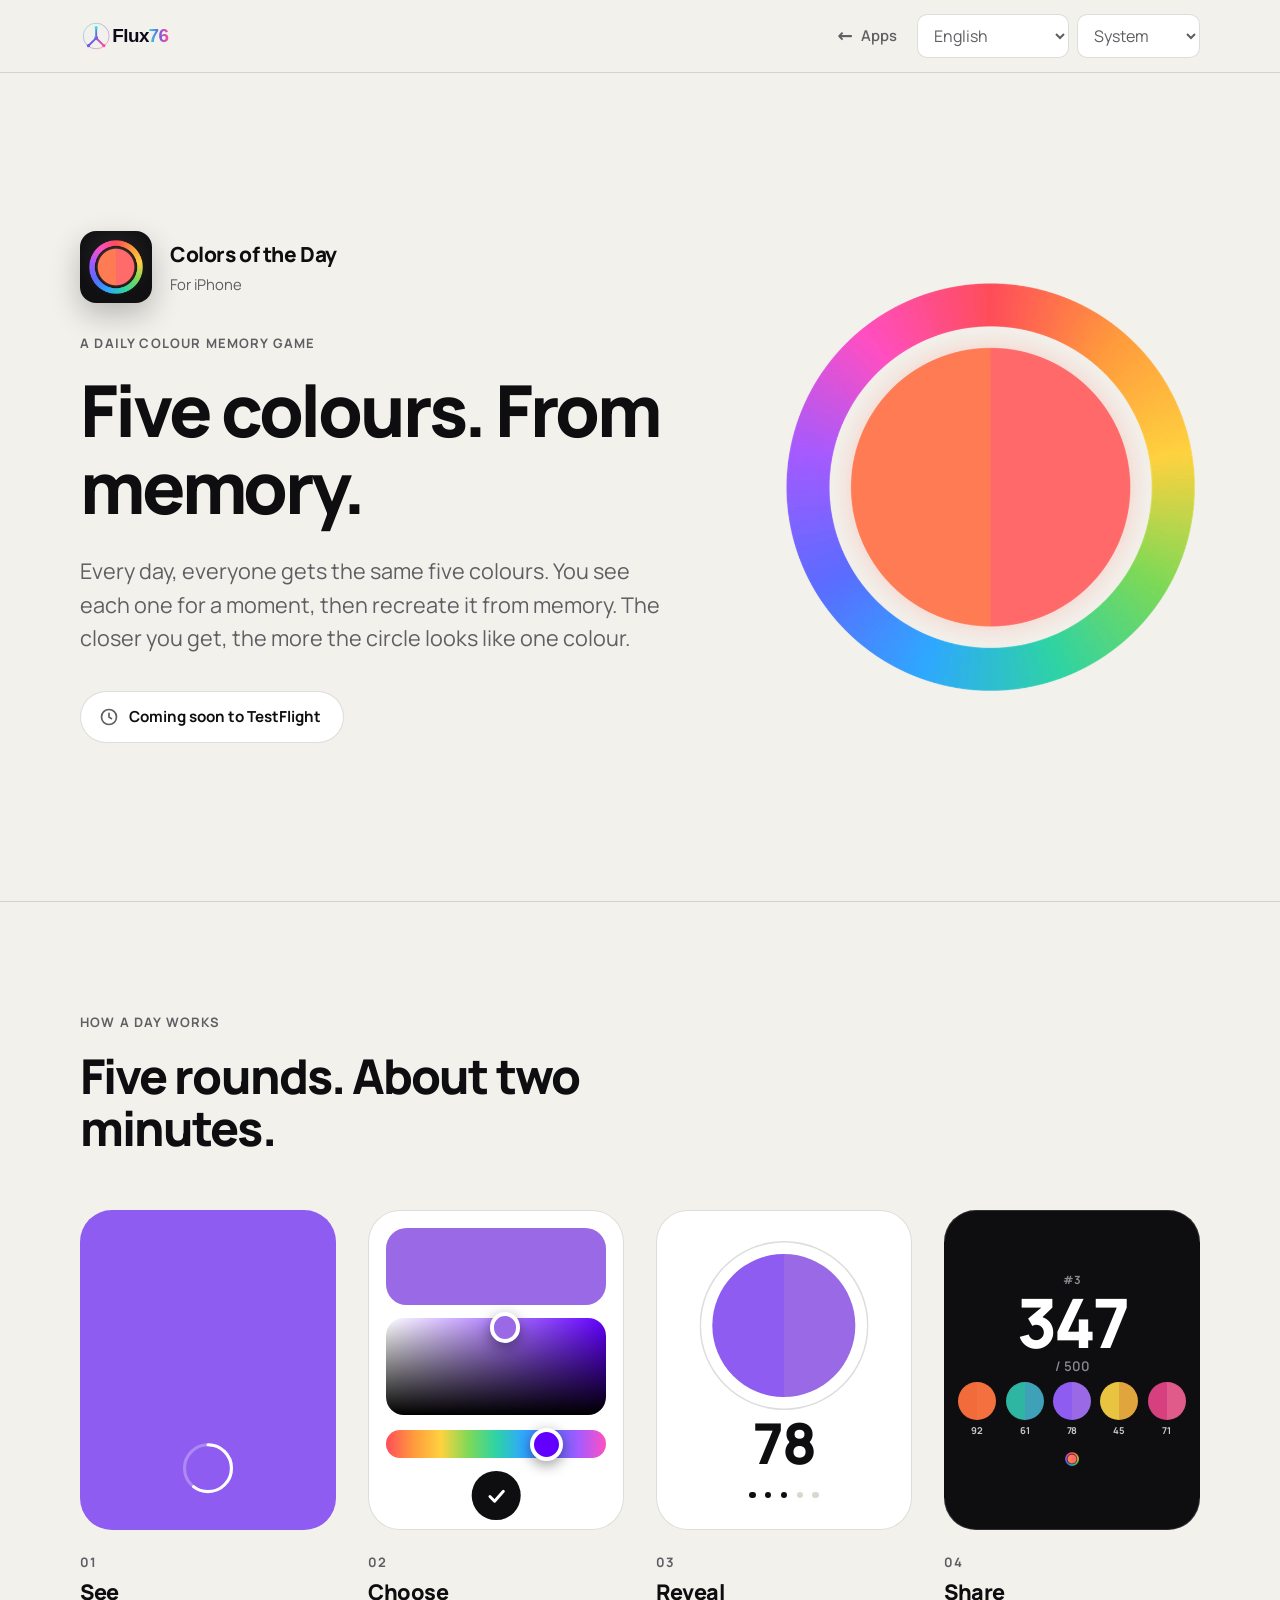
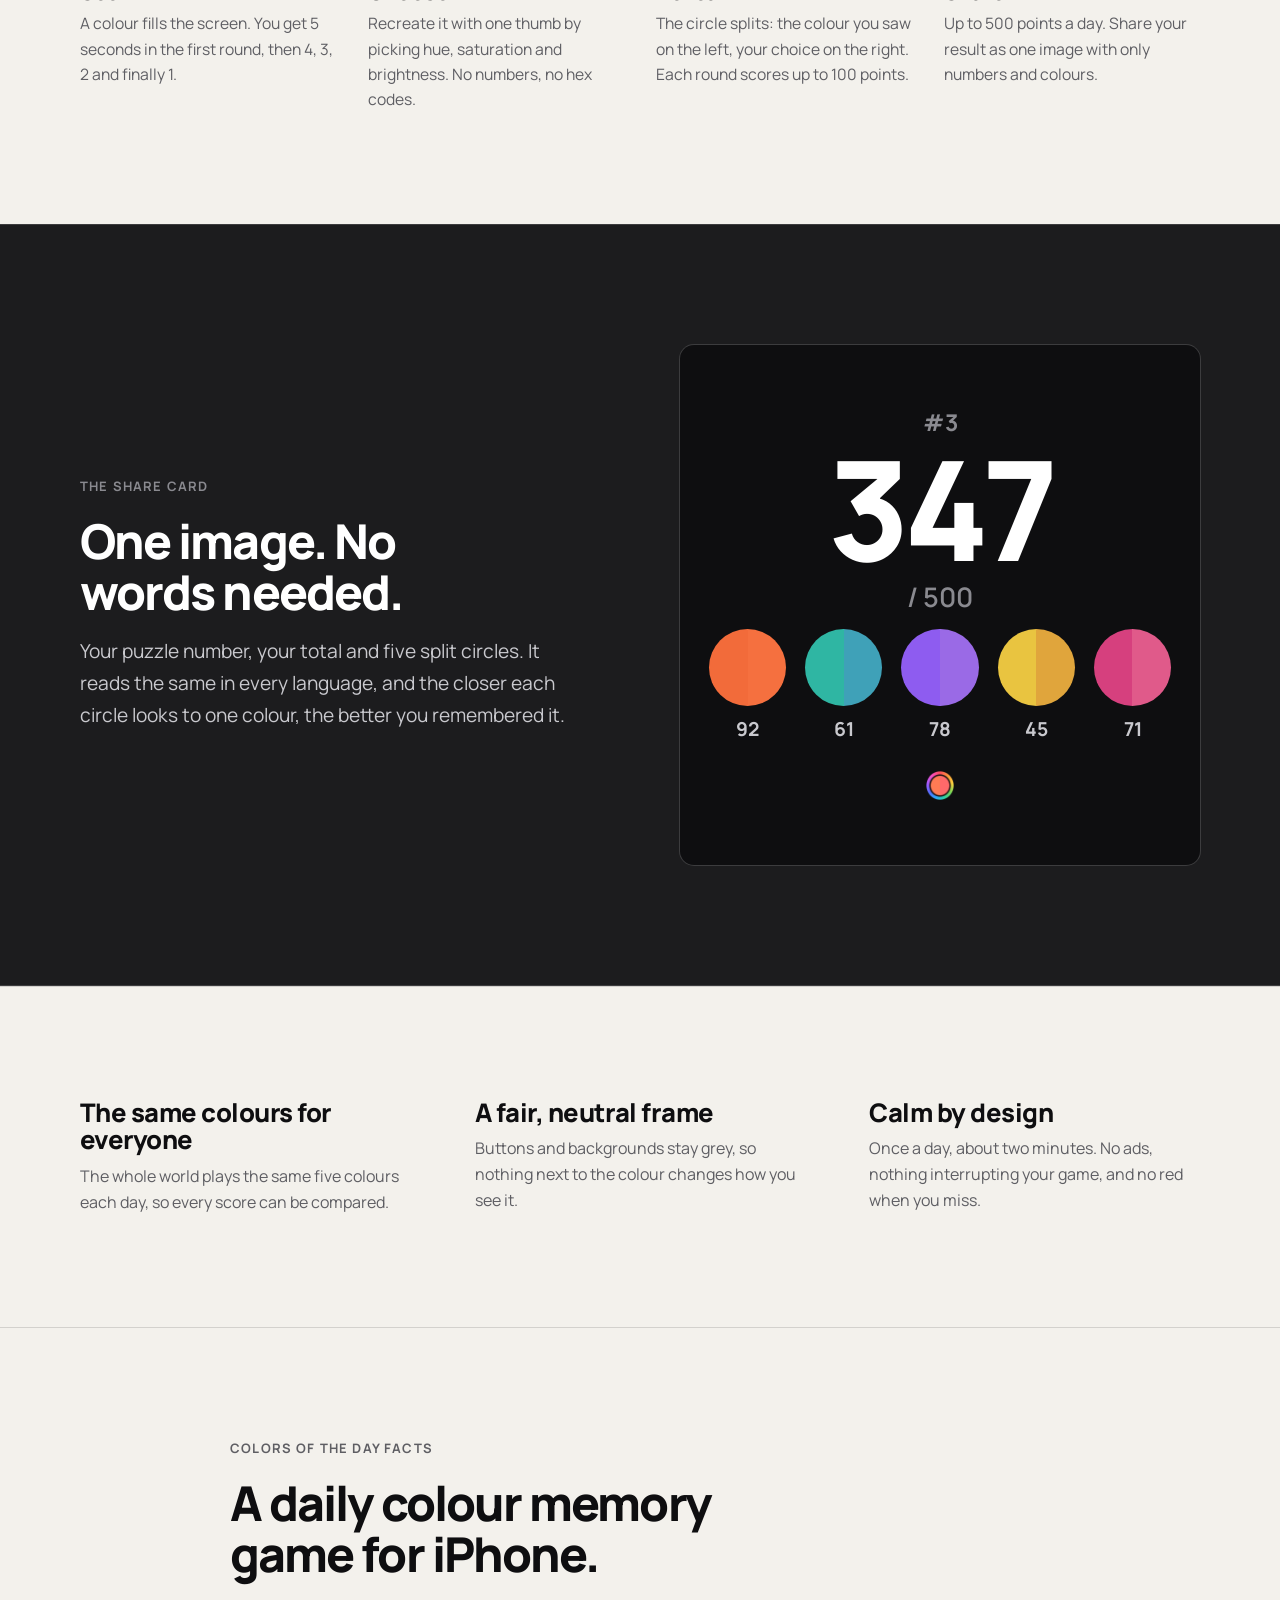
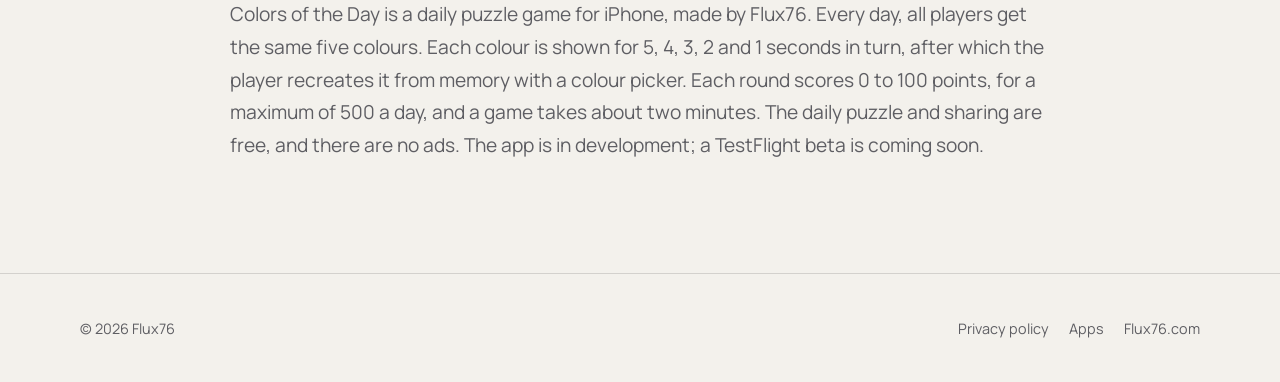
==== commit de5b0878: "Add Colors of the Day privacy policy (English and Dutch) App Store Connect needs a Privacy Policy UR" ====
--- a/colors-of-the-day/index.html
+++ b/colors-of-the-day/index.html
@@ -135,7 +135,7 @@
     })();
   </script>
 </head>
-<body data-page="colors-of-the-day">
+<body class="cotd" data-page="colors-of-the-day">
   <header class="site-header">
     <nav class="shell nav" aria-label="Primary">
       <a class="brand" href="/" aria-label="Flux76 Apps">
@@ -337,6 +337,7 @@
     <div class="shell footer-inner">
       <p>&copy; <span data-current-year></span> Flux76</p>
       <div class="footer-links">
+        <a href="/colors-of-the-day/privacy/" data-privacy-link data-i18n="privacy_link">Privacy policy</a>
         <a href="/">Apps</a>
         <a href="https://flux76.com">Flux76.com</a>
       </div>
--- a/assets/colors-of-the-day.css
+++ b/assets/colors-of-the-day.css
@@ -6,9 +6,10 @@
  * game's own colours (targets, choices, split circles) and in the brand mark,
  * never as buttons, links, eyebrows or states.
  *
- * Loaded after site.css on /colors-of-the-day/ only. It maps the shared site
- * variables onto the app's tokens, so the shared header and footer turn neutral
- * on this page without changes to site.css.
+ * Loaded after site.css on the Colors of the Day pages (body.cotd): the app
+ * page and its privacy policy. It maps the shared site variables onto the
+ * app's tokens, so the shared header and footer turn neutral on these pages
+ * without changes to site.css.
  */
 
 /* Manrope (SIL OFL 1.1, see /assets/fonts/manrope/OFL.txt), self-hosted. */
@@ -50,7 +51,7 @@
 
 /* ---------- Tokens ---------- */
 
-body[data-page="colors-of-the-day"] {
+body.cotd {
   /* Theme tokens, light (tokens.json → color, theme "light") */
   --cotd-surface: #F3F1EC;
   --cotd-surface-raised: #FFFFFF;
@@ -113,7 +114,7 @@
   font-family: "Manrope", system-ui, -apple-system, BlinkMacSystemFont, "Segoe UI", sans-serif;
 }
 
-:root[data-theme="dark"] body[data-page="colors-of-the-day"] {
+:root[data-theme="dark"] body.cotd {
   /* Theme tokens, dark */
   --cotd-surface: #0E0E10;
   --cotd-surface-raised: #1C1C1E;
@@ -127,7 +128,7 @@
 }
 
 @media (prefers-color-scheme: dark) {
-  :root:not([data-theme]) body[data-page="colors-of-the-day"] {
+  :root:not([data-theme]) body.cotd {
     --cotd-surface: #0E0E10;
     --cotd-surface-raised: #1C1C1E;
     --cotd-ink: #FFFFFF;
@@ -142,31 +143,31 @@
 
 /* ---------- Type ---------- */
 
-body[data-page="colors-of-the-day"] h1,
-body[data-page="colors-of-the-day"] h2,
-body[data-page="colors-of-the-day"] h3 {
+body.cotd h1,
+body.cotd h2,
+body.cotd h3 {
   font-weight: 800;
 }
 
-body[data-page="colors-of-the-day"] h1 {
+body.cotd h1 {
   letter-spacing: -0.045em;
 }
 
-body[data-page="colors-of-the-day"] .product-hero h1 {
+body.cotd .product-hero h1 {
   max-width: 13ch;
   font-size: clamp(2.75rem, 5.6vw, 4.6rem);
 }
 
-body[data-page="colors-of-the-day"] h2 {
+body.cotd h2 {
   letter-spacing: -0.04em;
 }
 
-body[data-page="colors-of-the-day"] h3 {
+body.cotd h3 {
   letter-spacing: -0.02em;
 }
 
 /* The design system's "label" style: small uppercase, muted, never coloured. */
-body[data-page="colors-of-the-day"] .eyebrow,
+body.cotd .eyebrow,
 .cotd-step-number {
   color: var(--cotd-ink-muted);
   font-size: 0.8125rem;
@@ -176,11 +177,11 @@
   text-transform: uppercase;
 }
 
-body[data-page="colors-of-the-day"] .product-name {
+body.cotd .product-name {
   font-weight: 800;
 }
 
-body[data-page="colors-of-the-day"] .app-icon {
+body.cotd .app-icon {
   border-radius: 22.37%;
   box-shadow: var(--cotd-shadow-icon);
 }
@@ -611,11 +612,11 @@
   gap: clamp(40px, 8vw, 96px);
 }
 
-body[data-page="colors-of-the-day"] .cotd-share .eyebrow {
+body.cotd .cotd-share .eyebrow {
   color: var(--cotd-share-muted);
 }
 
-body[data-page="colors-of-the-day"] .cotd-share h2 {
+body.cotd .cotd-share h2 {
   max-width: 14ch;
   color: var(--cotd-share-ink);
 }
@@ -635,8 +636,100 @@
 
 /* ---------- Benefits ---------- */
 
-body[data-page="colors-of-the-day"] .benefit h3 {
+body.cotd .benefit h3 {
   font-size: clamp(1.3rem, 2.2vw, 1.6rem);
+}
+
+/* ---------- Legal pages (privacy policy) ---------- */
+
+.cotd-legal {
+  max-width: 760px;
+  padding: clamp(56px, 8vw, 96px) 0 clamp(72px, 10vw, 120px);
+}
+
+.cotd-legal h1 {
+  max-width: none;
+  margin-bottom: 18px;
+  font-size: clamp(2.25rem, 5vw, 3.4rem);
+}
+
+.cotd-legal-meta {
+  margin-bottom: 32px;
+  color: var(--cotd-ink-muted);
+  font-size: 0.95rem;
+}
+
+.cotd-legal-summary {
+  margin: 0 0 48px;
+  border: 1px solid var(--cotd-hairline);
+  border-radius: var(--cotd-radius-lg);
+  background: var(--cotd-surface-raised);
+  padding: var(--cotd-space-4) var(--cotd-space-5);
+}
+
+.cotd-legal-summary p {
+  margin: 0;
+  font-size: 1.05rem;
+  line-height: 1.65;
+}
+
+.cotd-legal h2 {
+  margin: 44px 0 12px;
+  font-size: clamp(1.3rem, 2.4vw, 1.6rem);
+  letter-spacing: -0.02em;
+}
+
+.cotd-legal p,
+.cotd-legal li {
+  color: var(--cotd-ink-muted);
+  line-height: 1.7;
+}
+
+.cotd-legal p strong,
+.cotd-legal li strong {
+  color: var(--cotd-ink);
+}
+
+.cotd-legal ul {
+  margin: 0 0 16px;
+  padding-left: 1.25rem;
+}
+
+.cotd-legal li + li {
+  margin-top: 6px;
+}
+
+.cotd-legal a {
+  color: var(--cotd-ink);
+  text-decoration-thickness: 1px;
+  text-underline-offset: 3px;
+}
+
+.cotd-language-switch {
+  display: flex;
+  gap: 4px;
+}
+
+.cotd-language-switch a {
+  min-height: 44px;
+  display: inline-flex;
+  align-items: center;
+  border-radius: 10px;
+  padding: 0 12px;
+  color: var(--cotd-ink-muted);
+  font-size: 0.925rem;
+  font-weight: 700;
+  text-decoration: none;
+}
+
+.cotd-language-switch a:hover {
+  color: var(--cotd-ink);
+}
+
+.cotd-language-switch a[aria-current="page"] {
+  background: var(--cotd-surface-raised);
+  box-shadow: inset 0 0 0 1px var(--cotd-hairline);
+  color: var(--cotd-ink);
 }
 
 /* ---------- Responsive ---------- */
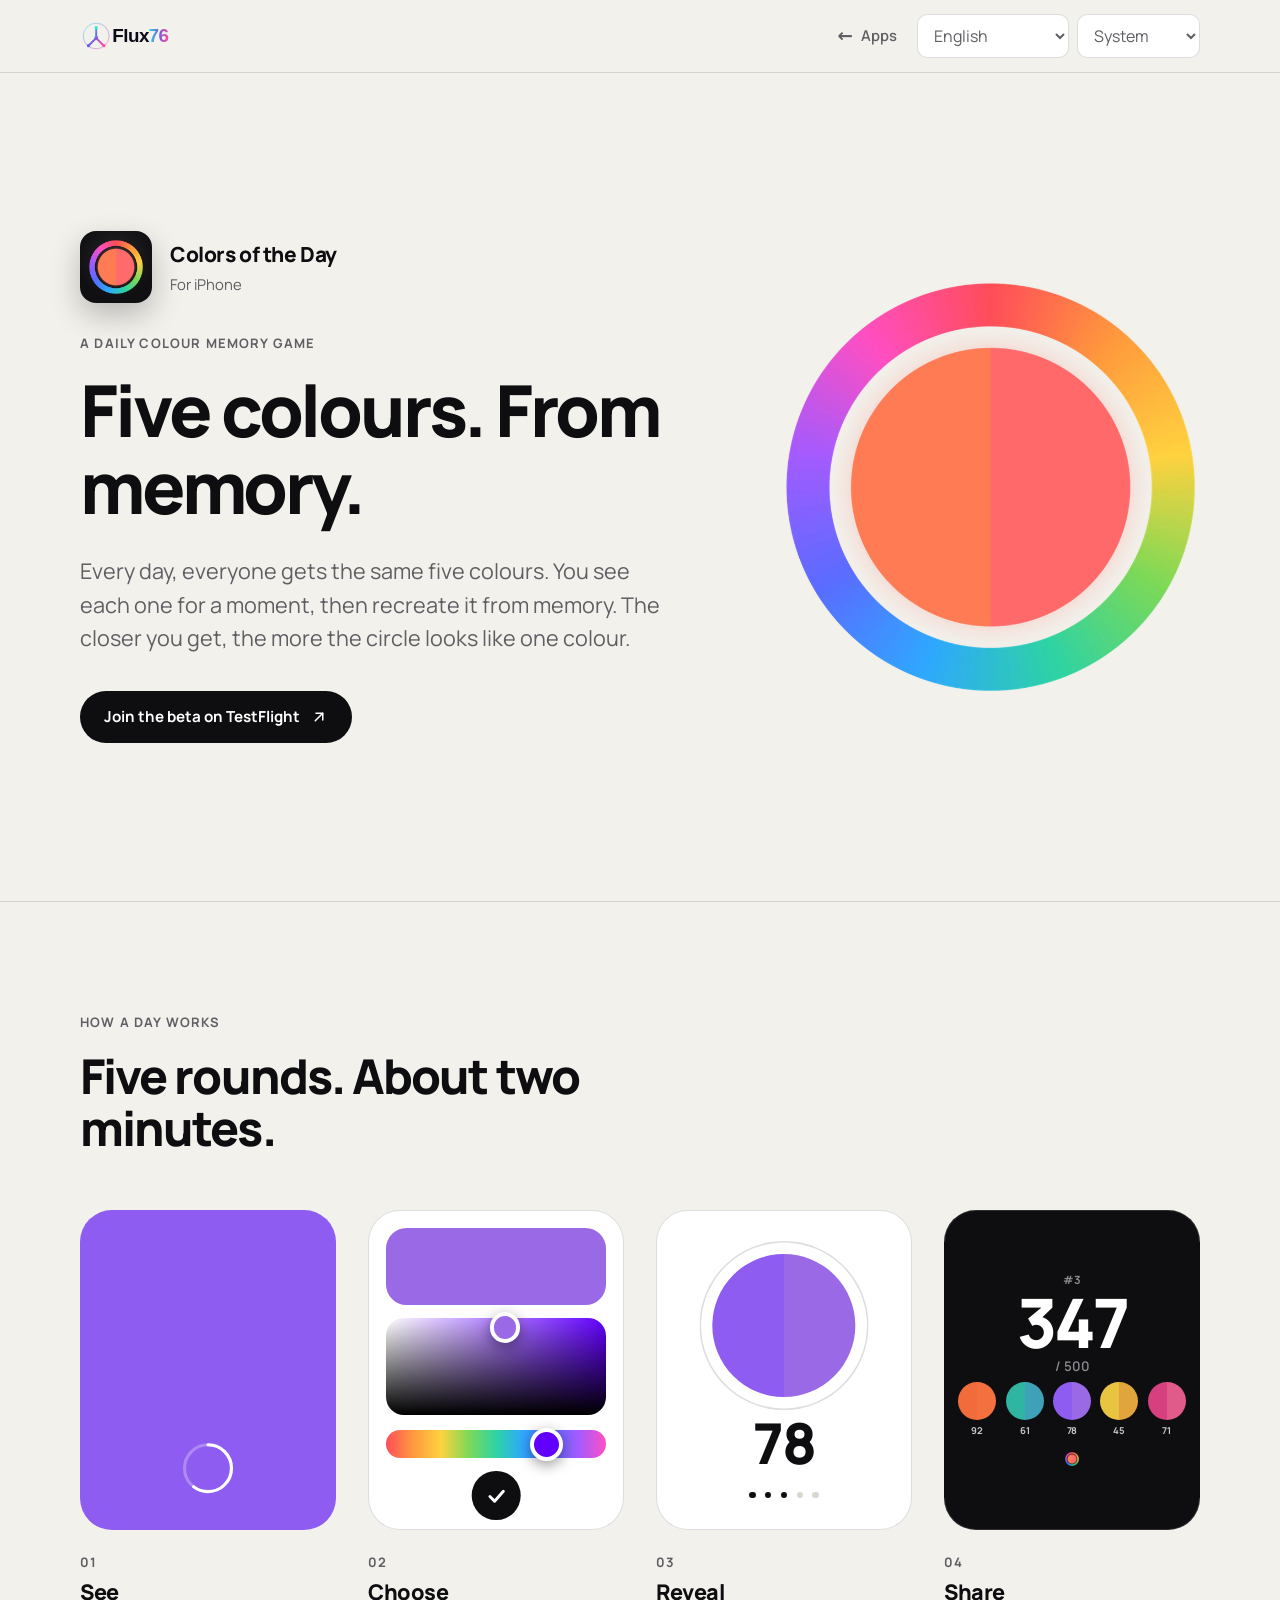
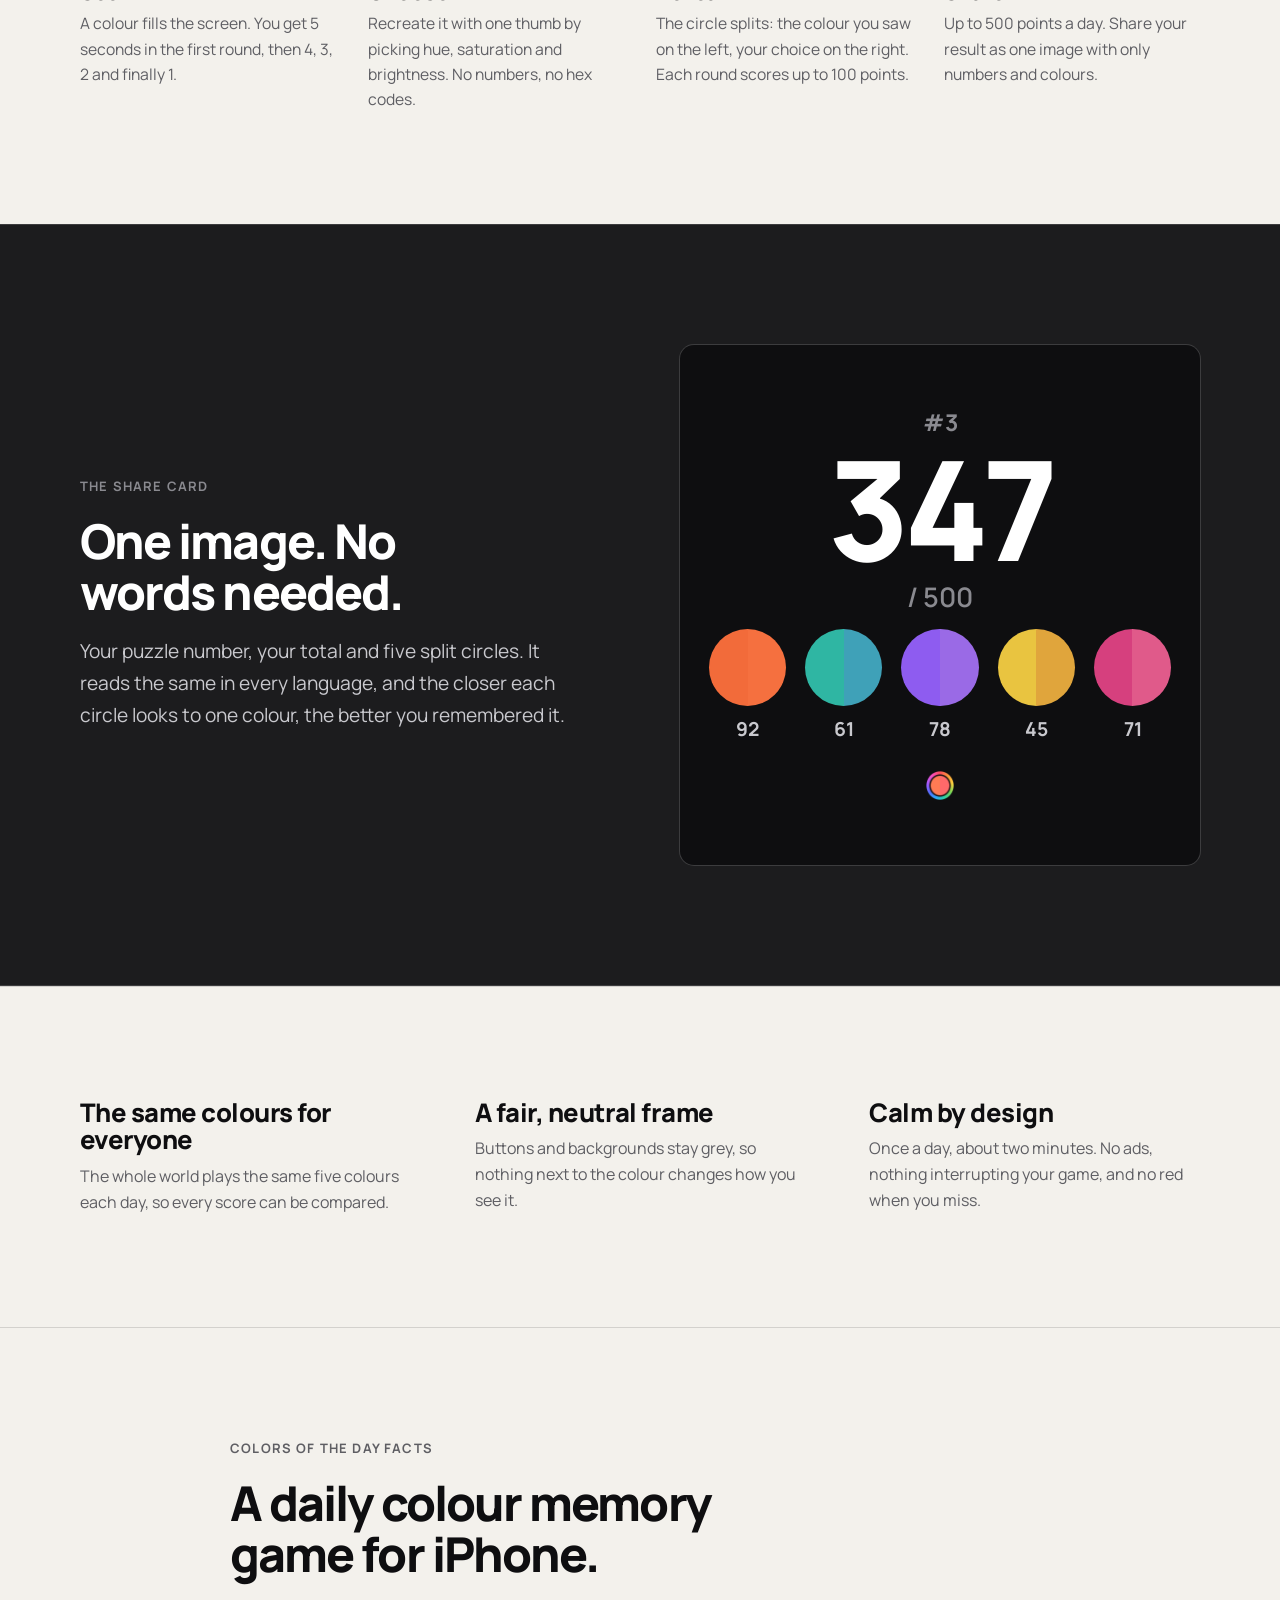
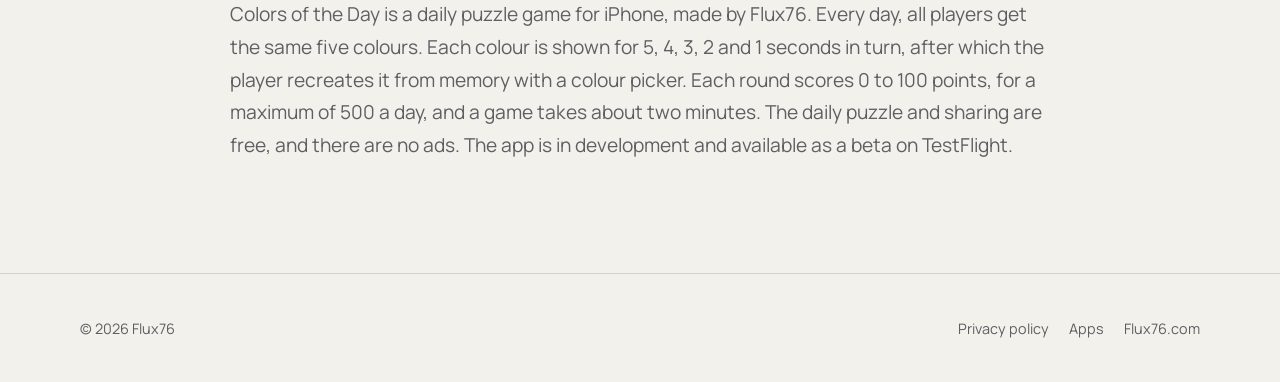
==== commit 9a05886e: "Link the Colors of the Day TestFlight beta The public beta is live at https://testflight.apple.com/j" ====
--- a/colors-of-the-day/index.html
+++ b/colors-of-the-day/index.html
@@ -4,13 +4,13 @@
   <meta charset="utf-8">
   <meta name="viewport" content="width=device-width, initial-scale=1">
   <title>Colors of the Day — Daily Colour Memory Game for iPhone | Flux76</title>
-  <meta name="description" content="Colors of the Day is a daily colour memory game for iPhone. See five colours, recreate them from memory and share your score. Coming soon to TestFlight.">
+  <meta name="description" content="Colors of the Day is a daily colour memory game for iPhone. See five colours, recreate them from memory and share your score. Join the beta on TestFlight.">
   <meta name="author" content="Flux76">
   <meta name="robots" content="index, follow, max-image-preview:large, max-snippet:-1, max-video-preview:-1">
   <meta name="theme-color" content="#F3F1EC" media="(prefers-color-scheme: light)">
   <meta name="theme-color" content="#0E0E10" media="(prefers-color-scheme: dark)">
   <meta property="og:title" content="Colors of the Day — Five colours. From memory.">
-  <meta property="og:description" content="A daily colour memory game for iPhone. Everyone gets the same five colours; recreate each one from memory. Coming soon to TestFlight.">
+  <meta property="og:description" content="A daily colour memory game for iPhone. Everyone gets the same five colours; recreate each one from memory. Join the beta on TestFlight.">
   <meta property="og:type" content="website">
   <meta property="og:url" content="https://flux76.app/colors-of-the-day/">
   <meta property="og:site_name" content="Flux76 Apps">
@@ -20,7 +20,7 @@
   <meta property="og:image:alt" content="Colors of the Day — a daily colour memory game for iPhone">
   <meta name="twitter:card" content="summary_large_image">
   <meta name="twitter:title" content="Colors of the Day — Five colours. From memory.">
-  <meta name="twitter:description" content="A daily colour memory game for iPhone. Coming soon to TestFlight.">
+  <meta name="twitter:description" content="A daily colour memory game for iPhone. Join the beta on TestFlight.">
   <meta name="twitter:image" content="https://flux76.app/assets/img/colors-of-the-day/og.png">
   <meta name="twitter:image:alt" content="Colors of the Day — a daily colour memory game for iPhone">
   <link rel="canonical" href="https://flux76.app/colors-of-the-day/">
@@ -191,16 +191,10 @@
         <p class="hero-lede" data-i18n="hero_lede">Every day, everyone gets the same five colours. You see each one for a moment, then recreate it from memory. The closer you get, the more the circle looks like one colour.</p>
 
         <div class="cotd-beta">
-          <!--
-            TestFlight: there is no invite link yet. When it exists, replace the
-            <p class="cotd-beta-status"> below with:
-            <a class="cotd-beta-link" href="https://testflight.apple.com/join/XXXXXXXX" data-i18n="beta_join">Join the beta on TestFlight</a>
-            The "beta_join" text is already translated in all 20 locales.
-          -->
-          <p class="cotd-beta-status">
-            <svg viewBox="0 0 24 24" fill="none" stroke="currentColor" stroke-width="2" stroke-linecap="round" stroke-linejoin="round" aria-hidden="true"><circle cx="12" cy="12" r="9"/><path d="M12 7.5V12l3 2"/></svg>
-            <span data-i18n="beta_soon">Coming soon to TestFlight</span>
-          </p>
+          <a class="cotd-beta-link" href="https://testflight.apple.com/join/hN7d5dkp">
+            <span data-i18n="beta_join">Join the beta on TestFlight</span>
+            <svg viewBox="0 0 24 24" fill="none" stroke="currentColor" stroke-width="2" stroke-linecap="round" stroke-linejoin="round" aria-hidden="true"><path d="M7 17 17 7"/><path d="M8 7h9v9"/></svg>
+          </a>
         </div>
       </div>
 
@@ -307,7 +301,7 @@
       </div>
     </section>
 
-    <section class="benefits" aria-label="Colors of the Day principles">
+    <section class="benefits" aria-label="Colors of the Day principles" data-i18n-aria="benefits_label">
       <div class="shell benefit-grid">
         <article class="benefit">
           <h3 data-i18n="benefit_1_title">The same colours for everyone</h3>
@@ -326,9 +320,9 @@
 
     <section class="product-summary" aria-labelledby="product-summary-title">
       <div class="shell product-summary-copy">
-        <p class="eyebrow">Colors of the Day facts</p>
-        <h2 id="product-summary-title">A daily colour memory game for iPhone.</h2>
-        <p>Colors of the Day is a daily puzzle game for iPhone, made by Flux76. Every day, all players get the same five colours. Each colour is shown for 5, 4, 3, 2 and 1 seconds in turn, after which the player recreates it from memory with a colour picker. Each round scores 0 to 100 points, for a maximum of 500 a day, and a game takes about two minutes. The daily puzzle and sharing are free, and there are no ads. The app is in development; a TestFlight beta is coming soon.</p>
+        <p class="eyebrow" data-i18n="facts_eyebrow">Colors of the Day facts</p>
+        <h2 id="product-summary-title" data-i18n="facts_title">A daily colour memory game for iPhone.</h2>
+        <p data-i18n="facts_text_beta">Colors of the Day is a daily puzzle game for iPhone, made by Flux76. Every day, all players get the same five colours. Each colour is shown for 5, 4, 3, 2 and 1 seconds in turn, after which the player recreates it from memory with a colour picker. Each round scores 0 to 100 points, for a maximum of 500 a day, and a game takes about two minutes. The daily puzzle and sharing are free, and there are no ads. The app is in development and available as a beta on TestFlight.</p>
       </div>
     </section>
   </main>
--- a/assets/colors-of-the-day.css
+++ b/assets/colors-of-the-day.css
@@ -230,31 +230,7 @@
   margin-top: 36px;
 }
 
-/* Until the TestFlight invite exists: a quiet, non-interactive status pill. */
-.cotd-beta-status {
-  display: inline-flex;
-  min-height: 52px;
-  align-items: center;
-  gap: 10px;
-  margin: 0;
-  border: 1px solid var(--cotd-hairline);
-  border-radius: 999px;
-  background: var(--cotd-surface-raised);
-  padding: 0 22px 0 18px;
-  color: var(--cotd-ink);
-  font-size: 0.95rem;
-  font-weight: 700;
-  line-height: 1.3;
-}
-
-.cotd-beta-status svg {
-  width: 20px;
-  height: 20px;
-  flex: none;
-  color: var(--cotd-ink-muted);
-}
-
-/* Ready for the invite link: a neutral control button (see README). */
+/* The TestFlight invite: a neutral control button, never coloured. */
 .cotd-beta-link {
   display: inline-flex;
   min-height: 52px;
@@ -275,6 +251,12 @@
   transform: translateY(-1px);
 }
 
+.cotd-beta-link svg {
+  width: 18px;
+  height: 18px;
+  flex: none;
+}
+
 /* ---------- Steps ---------- */
 
 .cotd-steps {
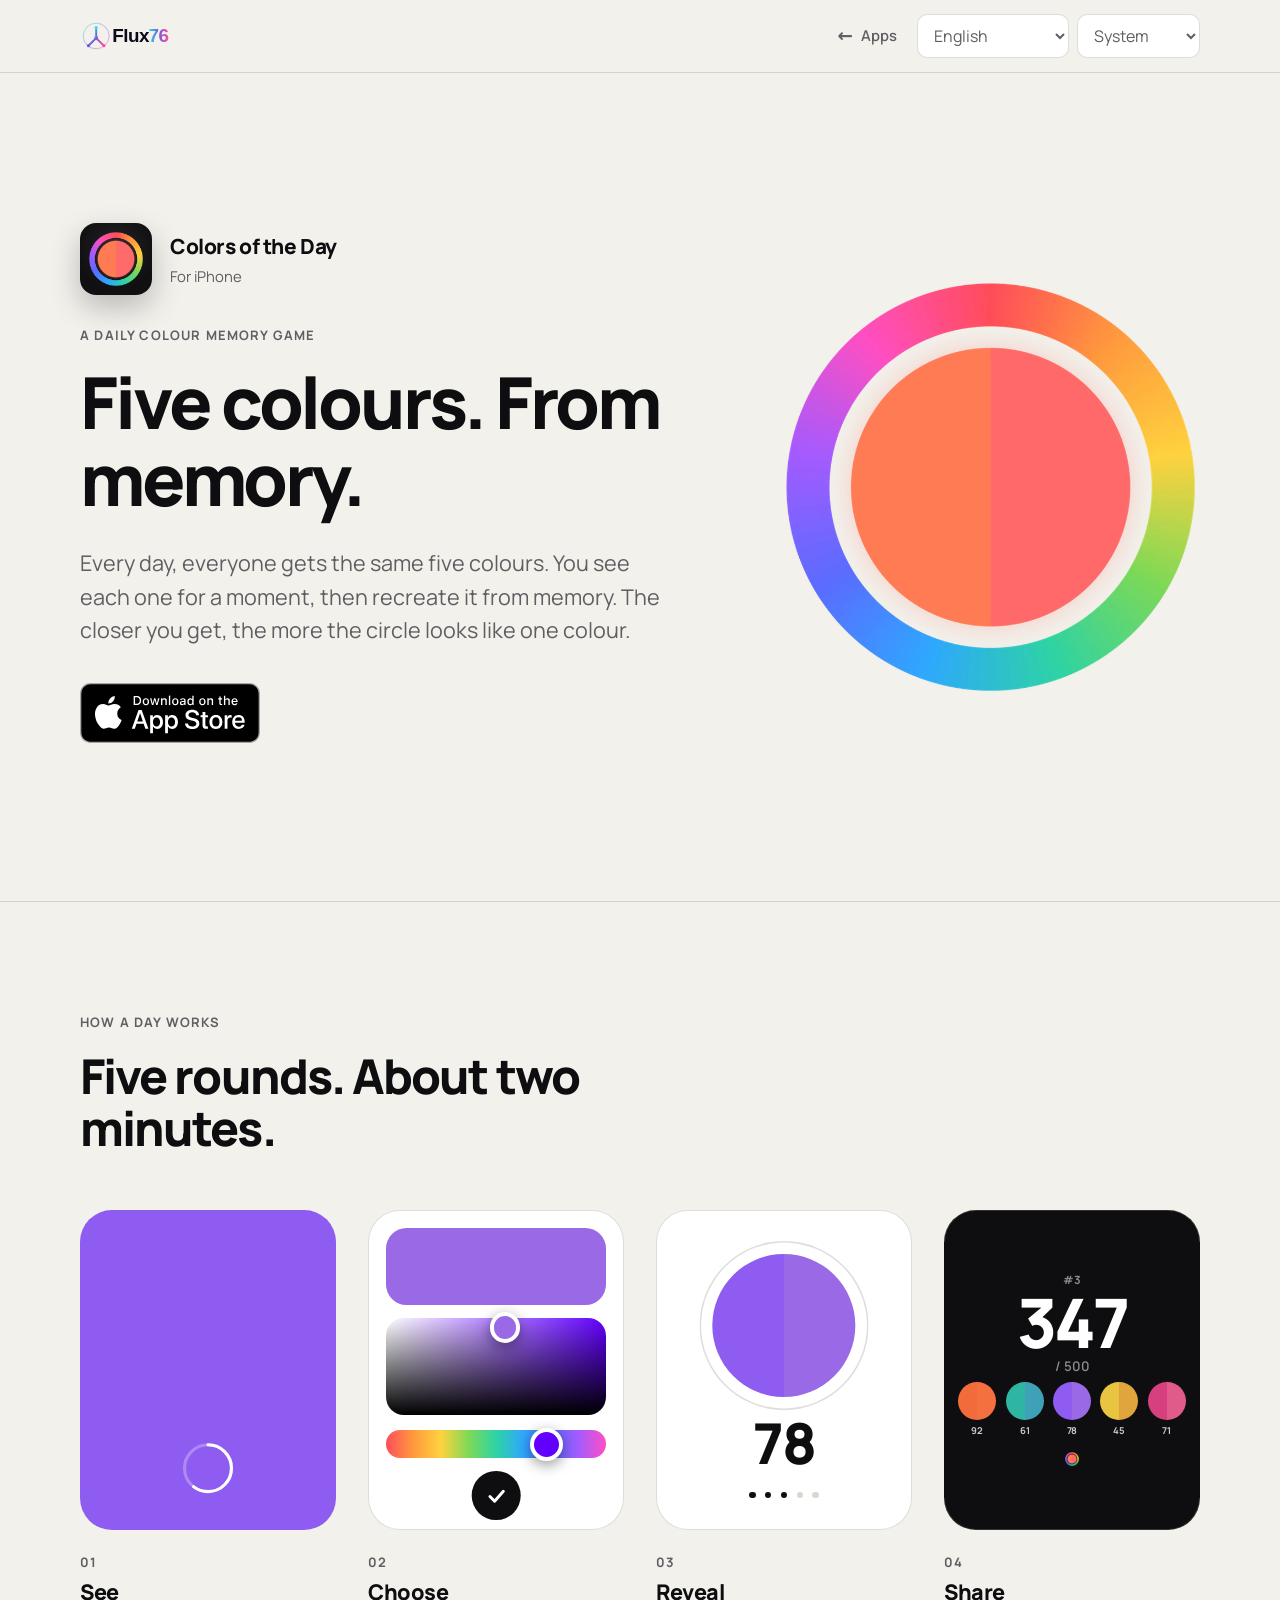
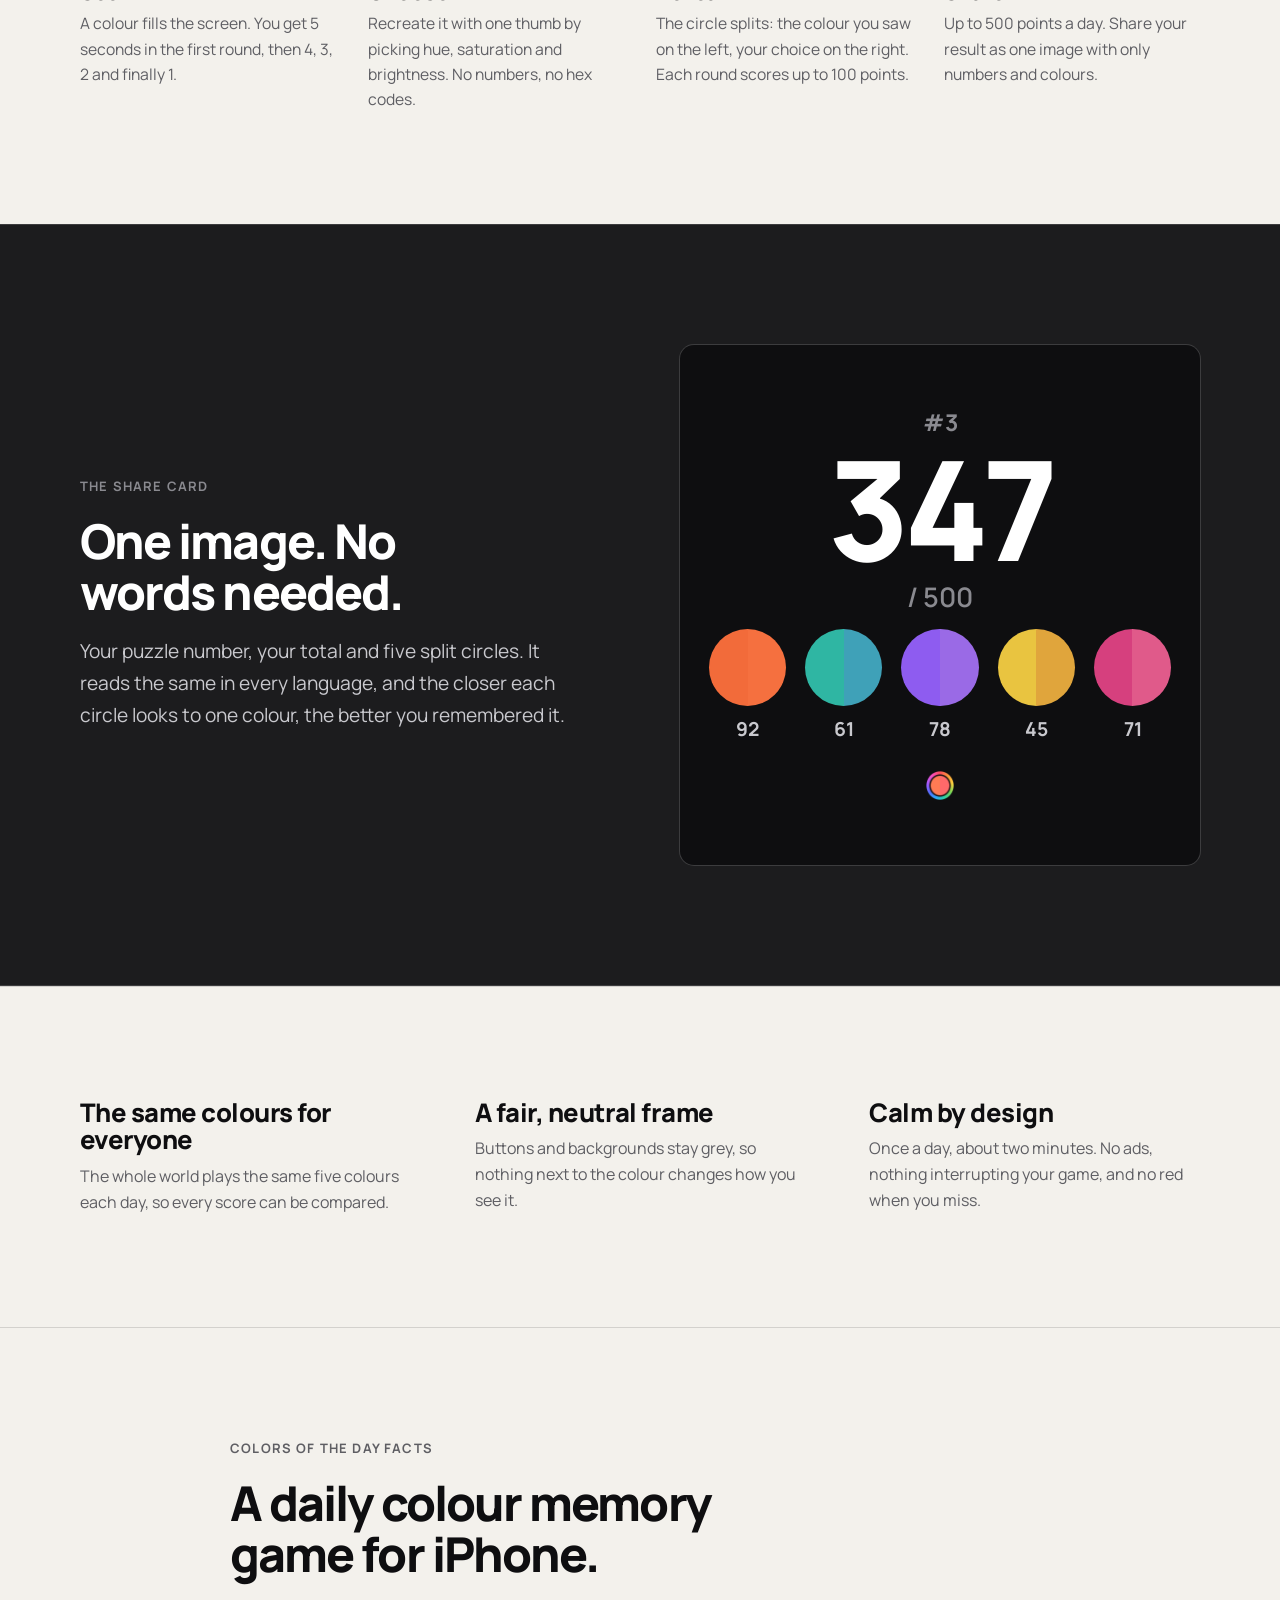
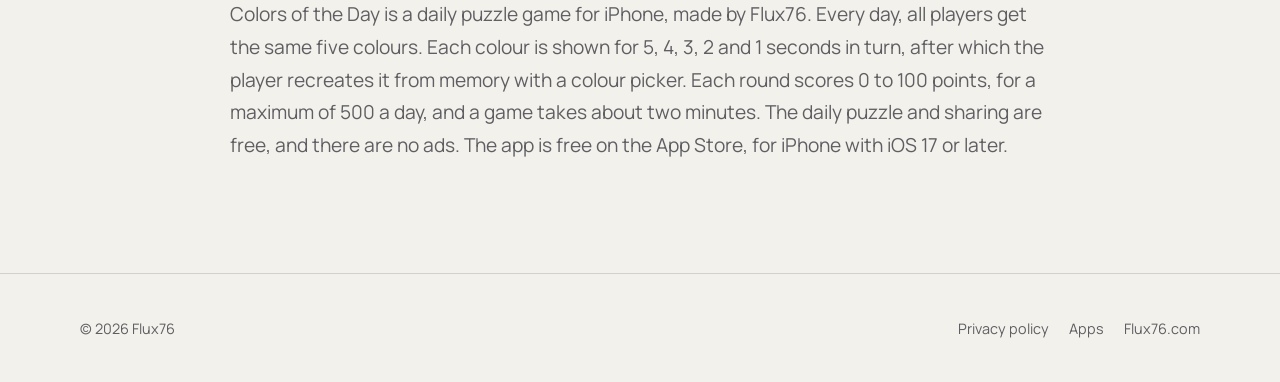
==== commit 2c719522: "Colors of the Day is on the App Store The app is live: https://apps.apple.com/app/colors-of-the-day/" ====
--- a/colors-of-the-day/index.html
+++ b/colors-of-the-day/index.html
@@ -4,13 +4,14 @@
   <meta charset="utf-8">
   <meta name="viewport" content="width=device-width, initial-scale=1">
   <title>Colors of the Day — Daily Colour Memory Game for iPhone | Flux76</title>
-  <meta name="description" content="Colors of the Day is a daily colour memory game for iPhone. See five colours, recreate them from memory and share your score. Join the beta on TestFlight.">
+  <meta name="description" content="Colors of the Day is a daily colour memory game for iPhone. See five colours, recreate them from memory and share your score. Free on the App Store.">
+  <meta name="apple-itunes-app" content="app-id=6832338459, app-argument=https://flux76.app/colors-of-the-day/">
   <meta name="author" content="Flux76">
   <meta name="robots" content="index, follow, max-image-preview:large, max-snippet:-1, max-video-preview:-1">
   <meta name="theme-color" content="#F3F1EC" media="(prefers-color-scheme: light)">
   <meta name="theme-color" content="#0E0E10" media="(prefers-color-scheme: dark)">
   <meta property="og:title" content="Colors of the Day — Five colours. From memory.">
-  <meta property="og:description" content="A daily colour memory game for iPhone. Everyone gets the same five colours; recreate each one from memory. Join the beta on TestFlight.">
+  <meta property="og:description" content="A daily colour memory game for iPhone. Everyone gets the same five colours; recreate each one from memory. Free on the App Store.">
   <meta property="og:type" content="website">
   <meta property="og:url" content="https://flux76.app/colors-of-the-day/">
   <meta property="og:site_name" content="Flux76 Apps">
@@ -20,7 +21,7 @@
   <meta property="og:image:alt" content="Colors of the Day — a daily colour memory game for iPhone">
   <meta name="twitter:card" content="summary_large_image">
   <meta name="twitter:title" content="Colors of the Day — Five colours. From memory.">
-  <meta name="twitter:description" content="A daily colour memory game for iPhone. Join the beta on TestFlight.">
+  <meta name="twitter:description" content="A daily colour memory game for iPhone. Free on the App Store.">
   <meta name="twitter:image" content="https://flux76.app/assets/img/colors-of-the-day/og.png">
   <meta name="twitter:image:alt" content="Colors of the Day — a daily colour memory game for iPhone">
   <link rel="canonical" href="https://flux76.app/colors-of-the-day/">
@@ -70,7 +71,7 @@
           "@id": "https://flux76.app/colors-of-the-day/#webpage",
           "url": "https://flux76.app/colors-of-the-day/",
           "name": "Colors of the Day — Daily Colour Memory Game for iPhone",
-          "description": "Colors of the Day is an upcoming daily colour memory game for iPhone by Flux76.",
+          "description": "Colors of the Day is a daily colour memory game for iPhone by Flux76, free on the App Store.",
           "isPartOf": {
             "@id": "https://flux76.app/#website"
           },
@@ -81,7 +82,7 @@
             "@id": "https://flux76.app/colors-of-the-day/#app"
           },
           "inLanguage": "en",
-          "dateModified": "2026-11-09"
+          "dateModified": "2026-11-23"
         },
         {
           "@type": [
@@ -95,10 +96,15 @@
           "applicationCategory": "GameApplication",
           "applicationSubCategory": "Daily puzzle game",
           "genre": "Puzzle",
-          "operatingSystem": "iOS",
+          "operatingSystem": "iOS 17.0 or later",
           "availableOnDevice": [
             "iPhone"
           ],
+          "softwareVersion": "1.0",
+          "datePublished": "2026-11-22",
+          "contentRating": "4+",
+          "downloadUrl": "https://apps.apple.com/app/colors-of-the-day/id6832338459",
+          "installUrl": "https://apps.apple.com/app/colors-of-the-day/id6832338459",
           "image": {
             "@id": "https://flux76.app/colors-of-the-day/#primaryimage"
           },
@@ -109,6 +115,13 @@
             "@id": "https://flux76.com/#organization"
           },
           "isAccessibleForFree": true,
+          "offers": {
+            "@type": "Offer",
+            "url": "https://apps.apple.com/app/colors-of-the-day/id6832338459",
+            "price": "0.00",
+            "priceCurrency": "EUR",
+            "availability": "https://schema.org/InStock"
+          },
           "featureList": [
             "The same five colours for every player, every day",
             "Viewing time of 5, 4, 3, 2 and 1 seconds across five rounds",
@@ -118,10 +131,21 @@
             "Neutral grey interface so nothing alters how a colour is seen",
             "No advertising"
           ],
+          "inLanguage": [
+            "en",
+            "nl"
+          ],
+          "sameAs": [
+            "https://apps.apple.com/app/colors-of-the-day/id6832338459"
+          ],
+          "potentialAction": {
+            "@type": "DownloadAction",
+            "target": "https://apps.apple.com/app/colors-of-the-day/id6832338459"
+          },
           "mainEntityOfPage": {
             "@id": "https://flux76.app/colors-of-the-day/#webpage"
           },
-          "dateModified": "2026-11-09"
+          "dateModified": "2026-11-23"
         }
       ]
     }
@@ -190,12 +214,9 @@
         <h1 data-i18n="hero_title">Five colours. From memory.</h1>
         <p class="hero-lede" data-i18n="hero_lede">Every day, everyone gets the same five colours. You see each one for a moment, then recreate it from memory. The closer you get, the more the circle looks like one colour.</p>
 
-        <div class="cotd-beta">
-          <a class="cotd-beta-link" href="https://testflight.apple.com/join/hN7d5dkp">
-            <span data-i18n="beta_join">Join the beta on TestFlight</span>
-            <svg viewBox="0 0 24 24" fill="none" stroke="currentColor" stroke-width="2" stroke-linecap="round" stroke-linejoin="round" aria-hidden="true"><path d="M7 17 17 7"/><path d="M8 7h9v9"/></svg>
-          </a>
-        </div>
+        <a class="store-link" href="https://apps.apple.com/app/colors-of-the-day/id6832338459" data-i18n-aria="store_aria" aria-label="Download Colors of the Day on the App Store">
+          <img class="store-badge" src="/assets/img/app-store-badge-en.svg" alt="" width="120" height="40">
+        </a>
       </div>
 
       <div class="product-visual">
@@ -322,7 +343,7 @@
       <div class="shell product-summary-copy">
         <p class="eyebrow" data-i18n="facts_eyebrow">Colors of the Day facts</p>
         <h2 id="product-summary-title" data-i18n="facts_title">A daily colour memory game for iPhone.</h2>
-        <p data-i18n="facts_text_beta">Colors of the Day is a daily puzzle game for iPhone, made by Flux76. Every day, all players get the same five colours. Each colour is shown for 5, 4, 3, 2 and 1 seconds in turn, after which the player recreates it from memory with a colour picker. Each round scores 0 to 100 points, for a maximum of 500 a day, and a game takes about two minutes. The daily puzzle and sharing are free, and there are no ads. The app is in development and available as a beta on TestFlight.</p>
+        <p data-i18n="facts_text">Colors of the Day is a daily puzzle game for iPhone, made by Flux76. Every day, all players get the same five colours. Each colour is shown for 5, 4, 3, 2 and 1 seconds in turn, after which the player recreates it from memory with a colour picker. Each round scores 0 to 100 points, for a maximum of 500 a day, and a game takes about two minutes. The daily puzzle and sharing are free, and there are no ads. The app is free on the App Store, for iPhone with iOS 17 or later.</p>
       </div>
     </section>
   </main>
--- a/assets/colors-of-the-day.css
+++ b/assets/colors-of-the-day.css
@@ -222,41 +222,6 @@
   }
 }
 
-.cotd-beta {
-  display: flex;
-  flex-wrap: wrap;
-  align-items: center;
-  gap: var(--cotd-space-3);
-  margin-top: 36px;
-}
-
-/* The TestFlight invite: a neutral control button, never coloured. */
-.cotd-beta-link {
-  display: inline-flex;
-  min-height: 52px;
-  align-items: center;
-  gap: 10px;
-  border-radius: 999px;
-  background: var(--cotd-control);
-  padding: 0 24px;
-  color: var(--cotd-on-control);
-  font-size: 0.95rem;
-  font-weight: 700;
-  text-decoration: none;
-  transition: opacity 160ms ease, transform 160ms ease;
-}
-
-.cotd-beta-link:hover {
-  opacity: 0.88;
-  transform: translateY(-1px);
-}
-
-.cotd-beta-link svg {
-  width: 18px;
-  height: 18px;
-  flex: none;
-}
-
 /* ---------- Steps ---------- */
 
 .cotd-steps {
@@ -642,7 +607,7 @@
 }
 
 .cotd-legal-summary {
-  margin: 0 0 48px;
+  margin: 28px 0 8px;
   border: 1px solid var(--cotd-hairline);
   border-radius: var(--cotd-radius-lg);
   background: var(--cotd-surface-raised);
@@ -653,6 +618,19 @@
   margin: 0;
   font-size: 1.05rem;
   line-height: 1.65;
+}
+
+.cotd-legal .cotd-legal-summary h2 {
+  margin: 0 0 10px;
+  font-size: 1.15rem;
+}
+
+.cotd-legal-summary ul {
+  margin-bottom: 0;
+}
+
+.cotd-legal-summary li {
+  color: var(--cotd-ink);
 }
 
 .cotd-legal h2 {
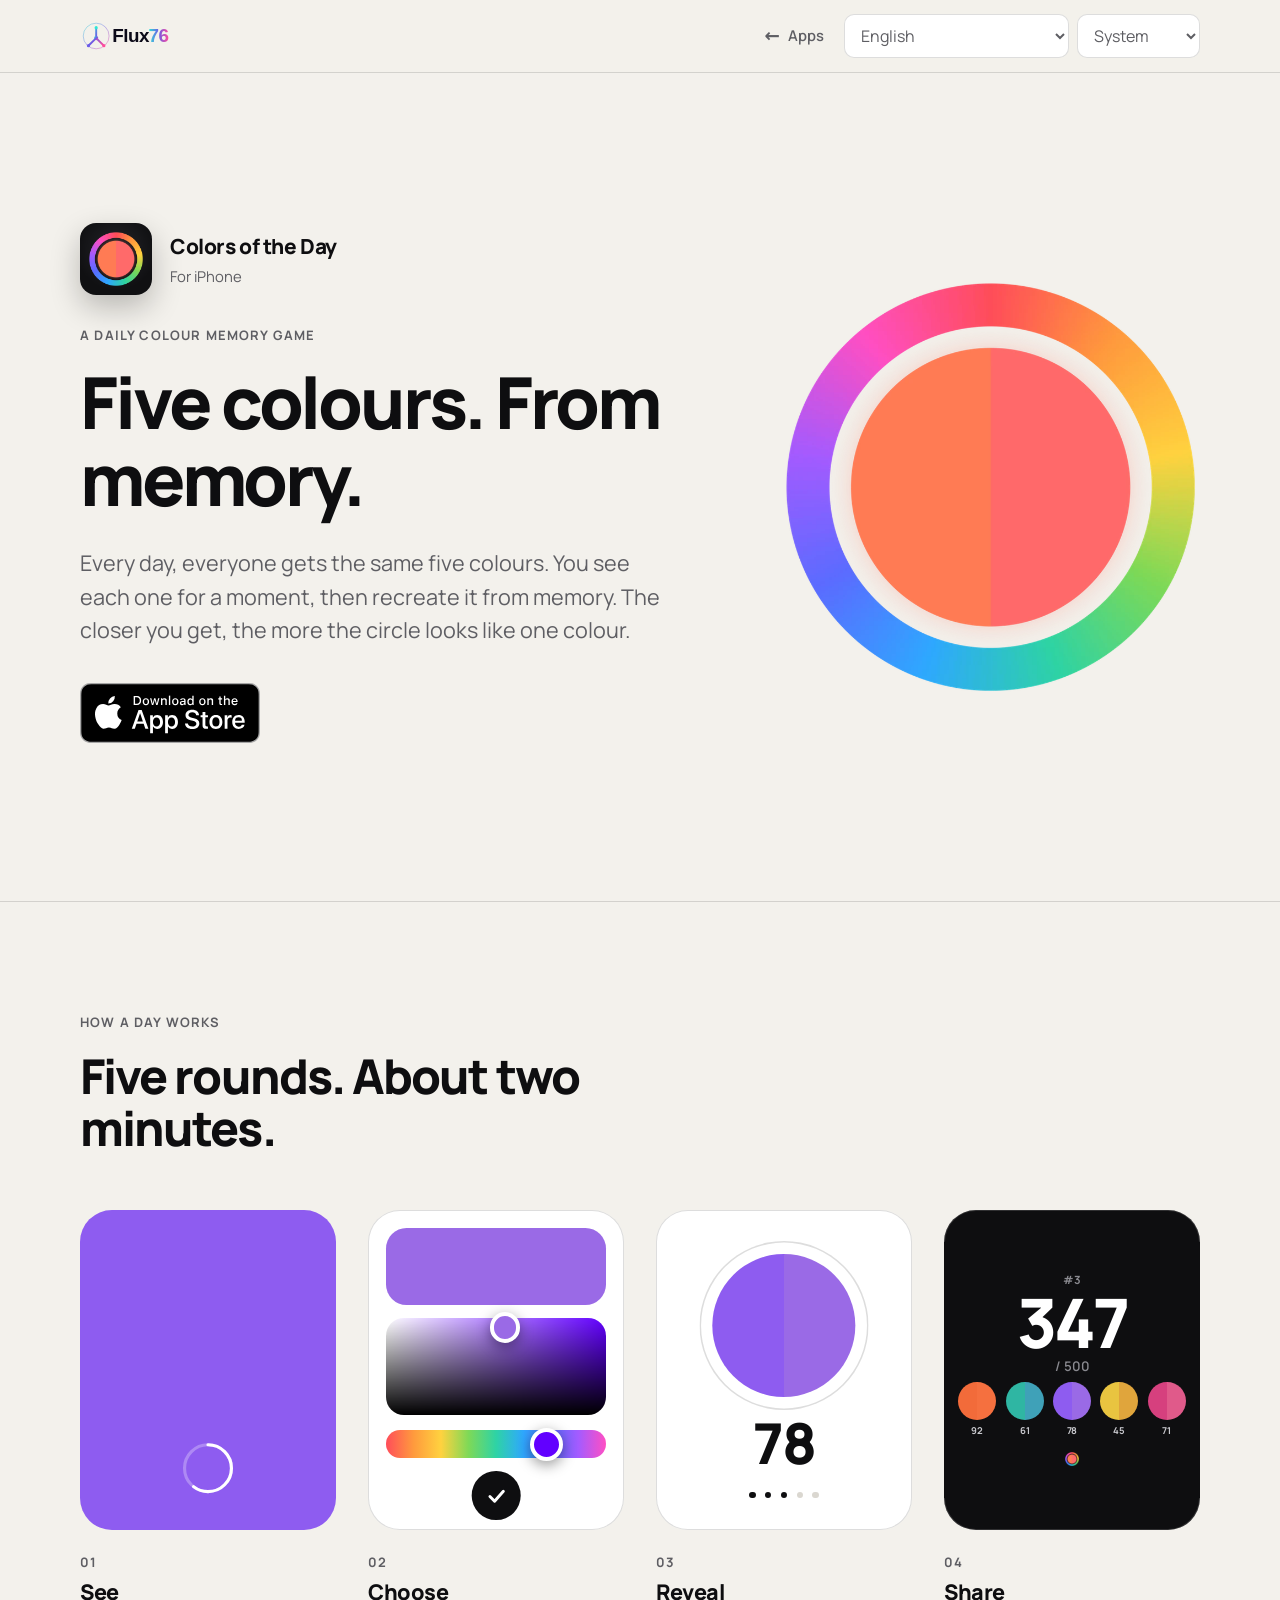
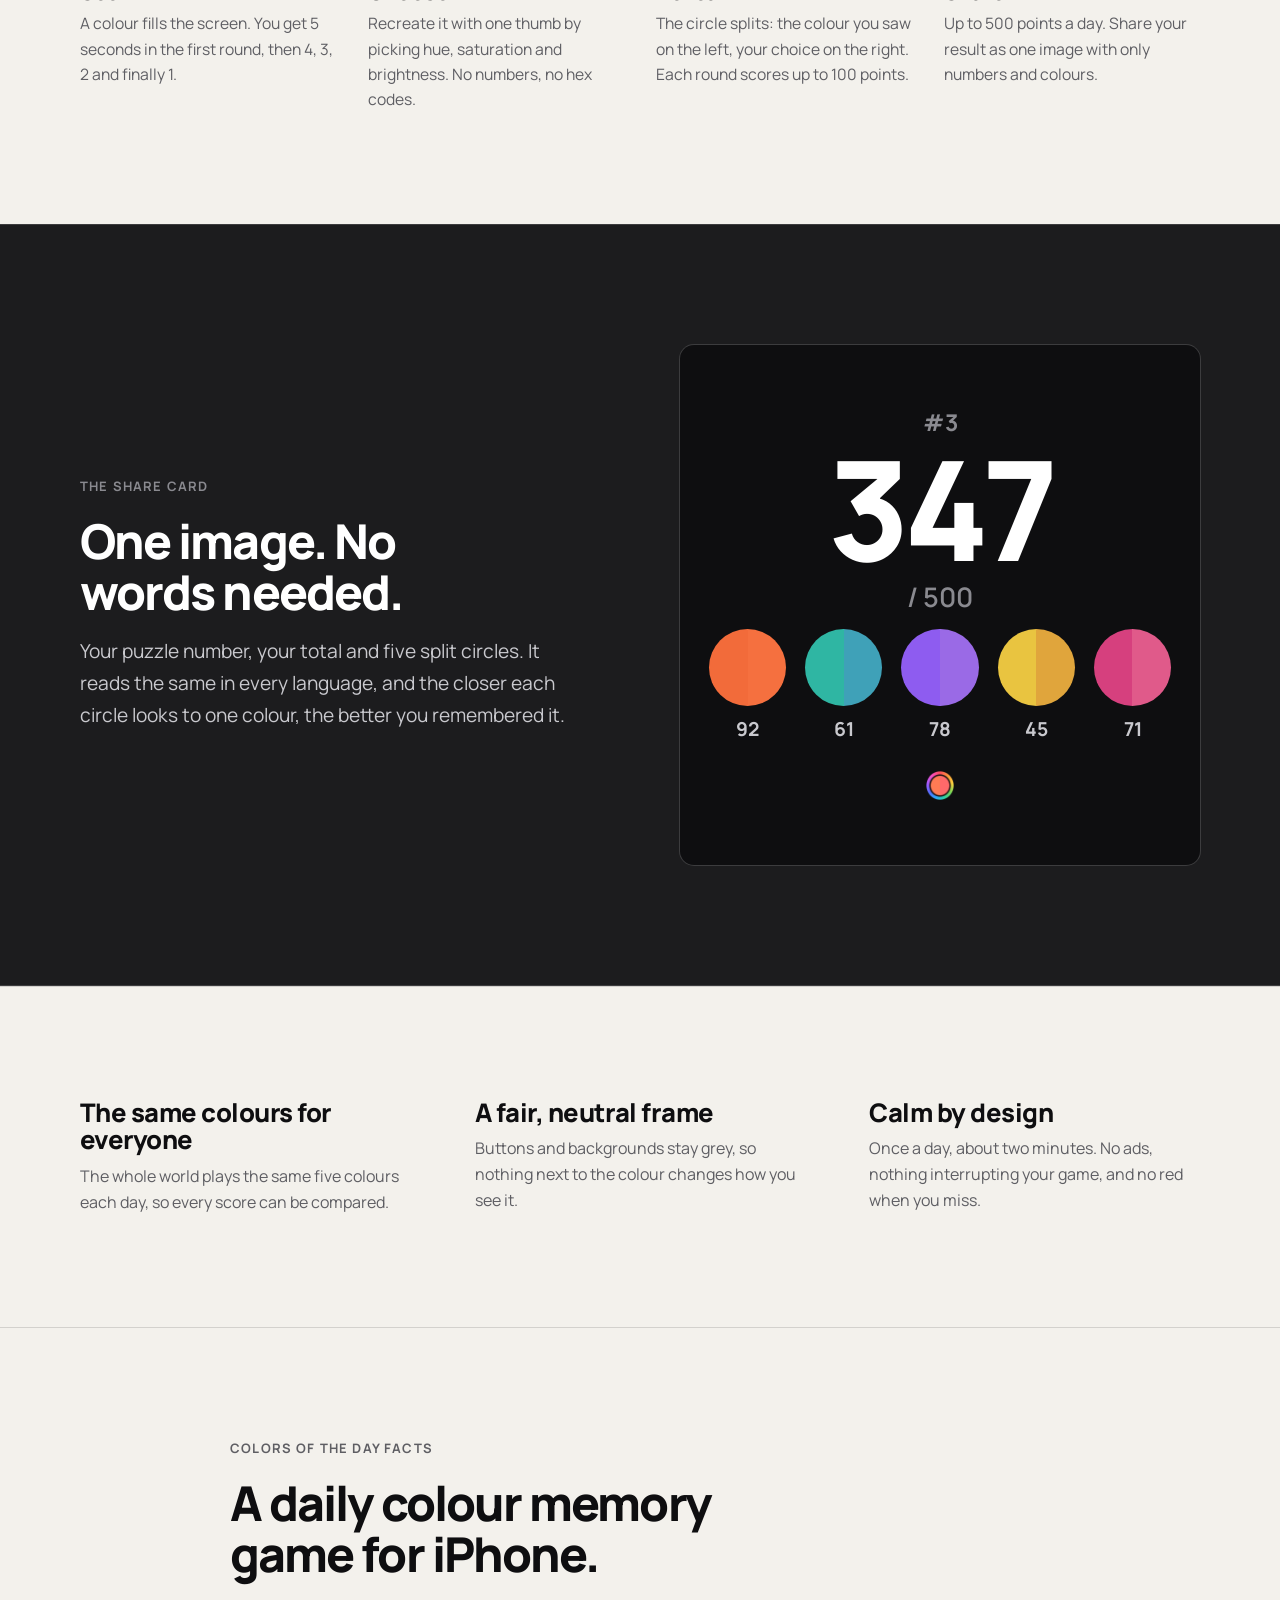
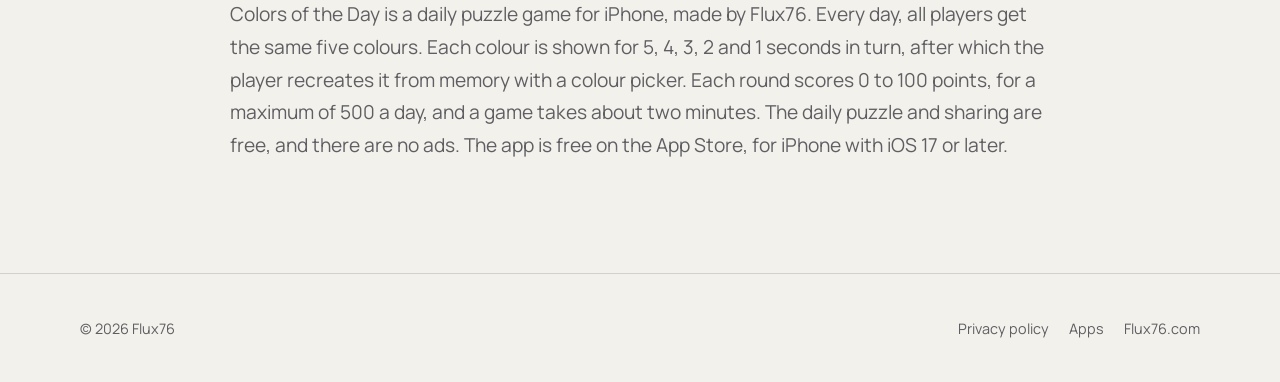
==== commit 4c0ba040: "Colors of the Day page: room for the App Store languages (work in progress) - The page offers hr, pt" ====
--- a/colors-of-the-day/index.html
+++ b/colors-of-the-day/index.html
@@ -178,6 +178,7 @@
           <option value="es">Español</option>
           <option value="fi">Suomi</option>
           <option value="fr">Français</option>
+          <option value="hr">Hrvatski</option>
           <option value="hu">Magyar</option>
           <option value="it">Italiano</option>
           <option value="ja">日本語</option>
@@ -185,7 +186,12 @@
           <option value="nl">Nederlands</option>
           <option value="no">Norsk</option>
           <option value="pl">Polski</option>
-          <option value="pt">Português</option>
+          <option value="pt">Português (Portugal)</option>
+          <option value="pt-BR">Português (Brasil)</option>
+          <option value="ro">Română</option>
+          <option value="ru">Русский</option>
+          <option value="sk">Slovenčina</option>
+          <option value="sl">Slovenščina</option>
           <option value="sv">Svenska</option>
           <option value="tr">Türkçe</option>
           <option value="uk">Українська</option>
